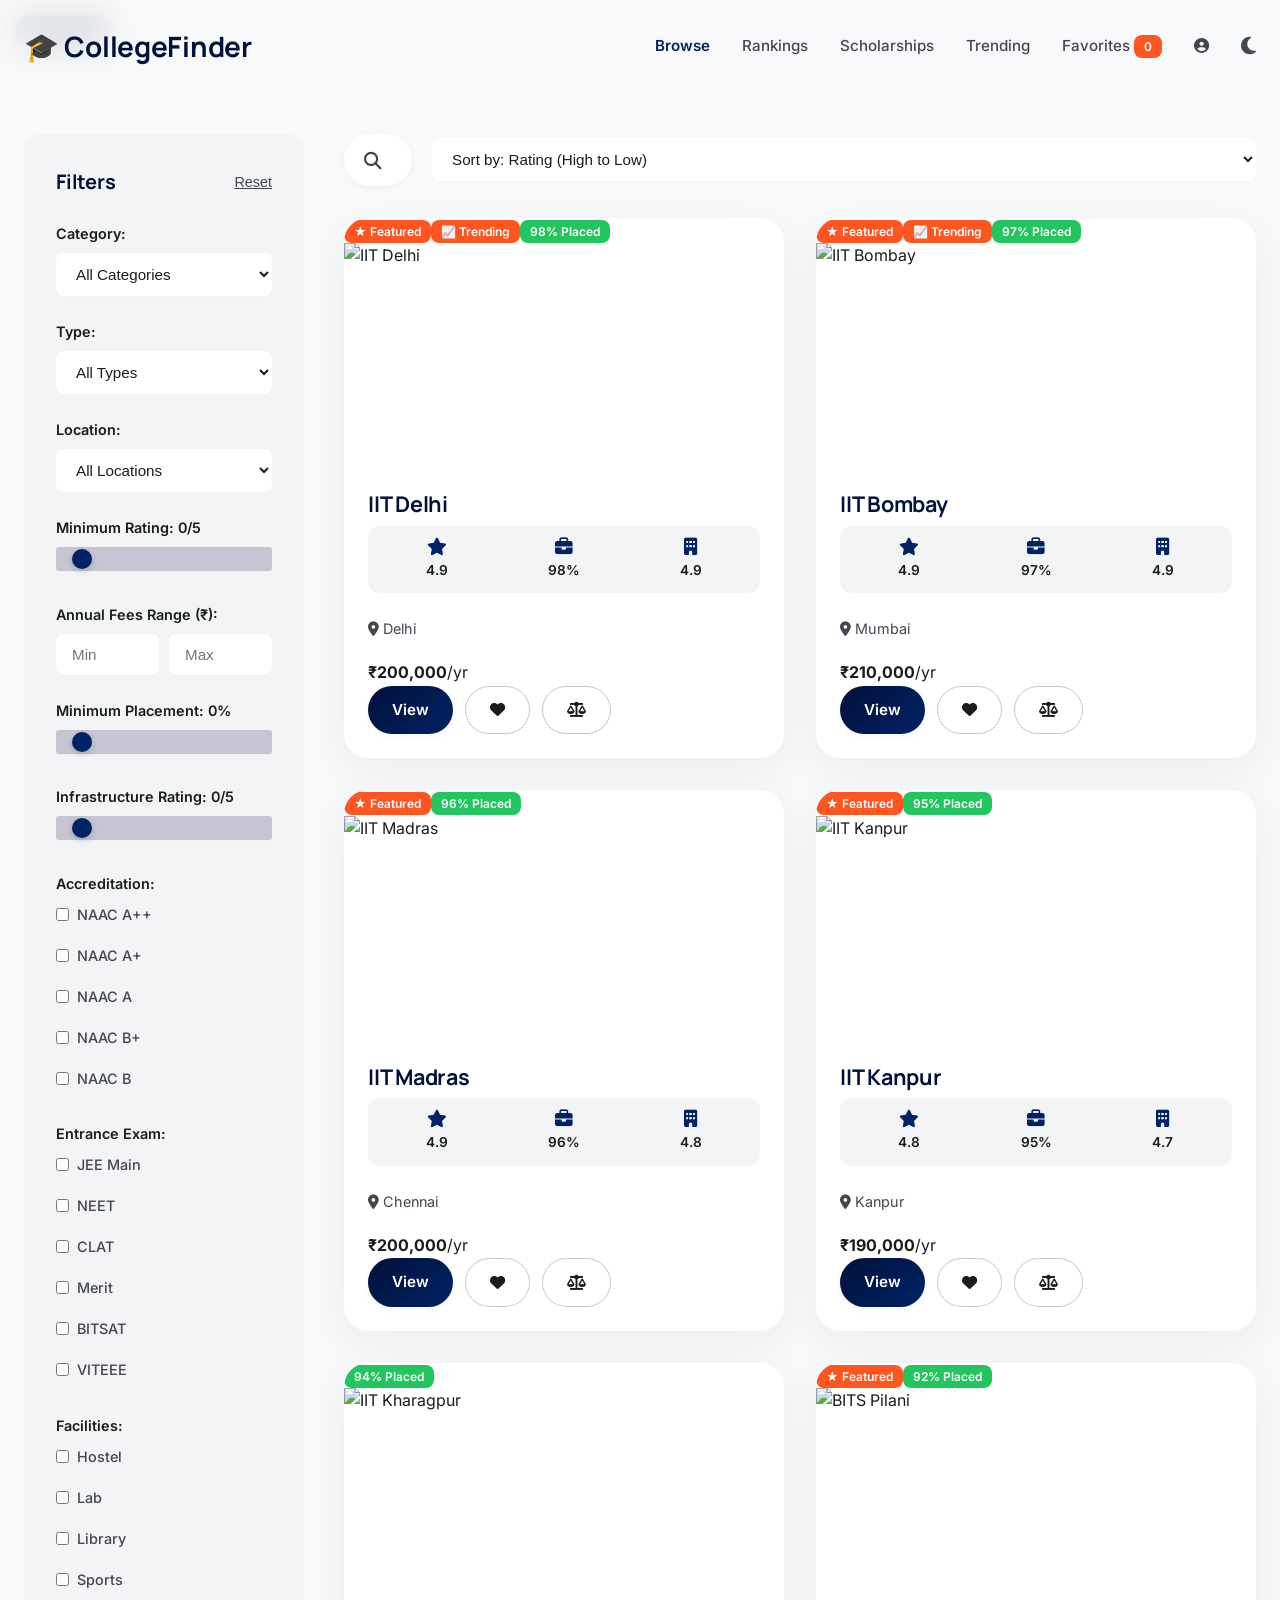
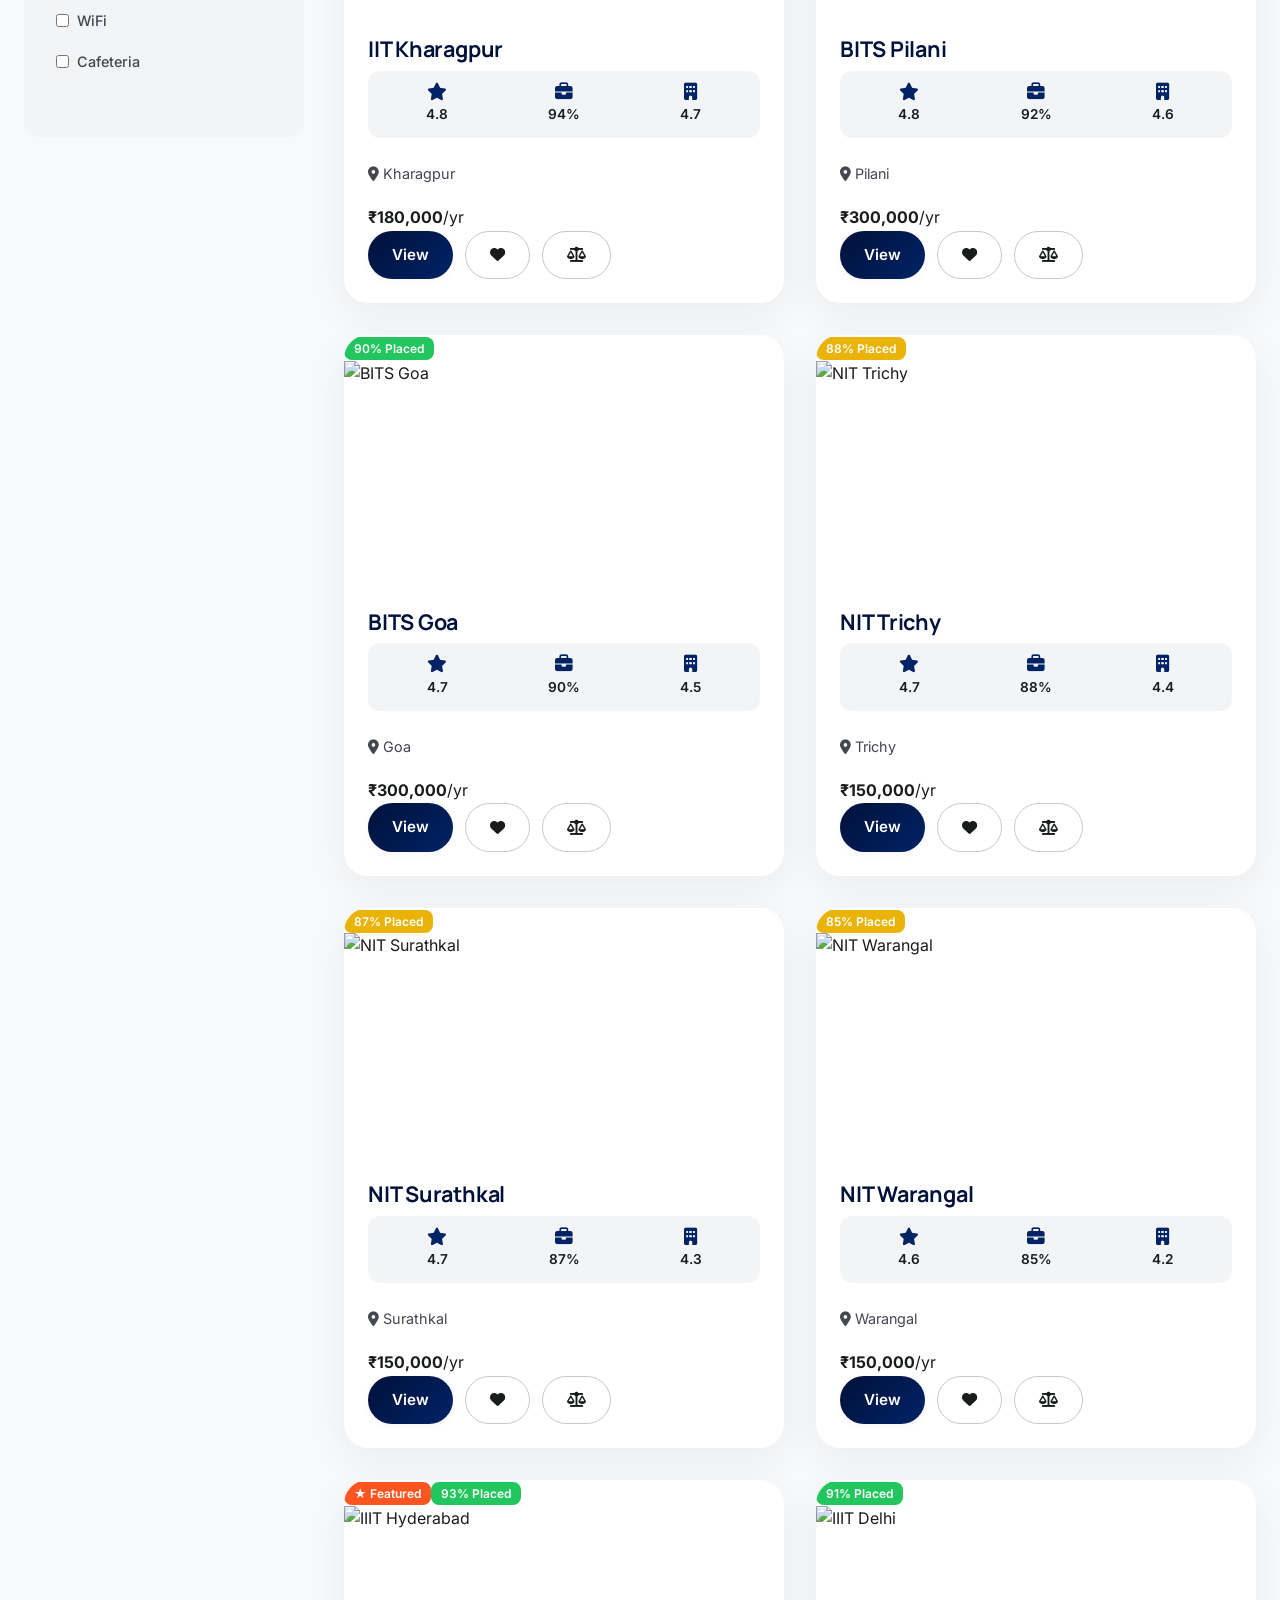
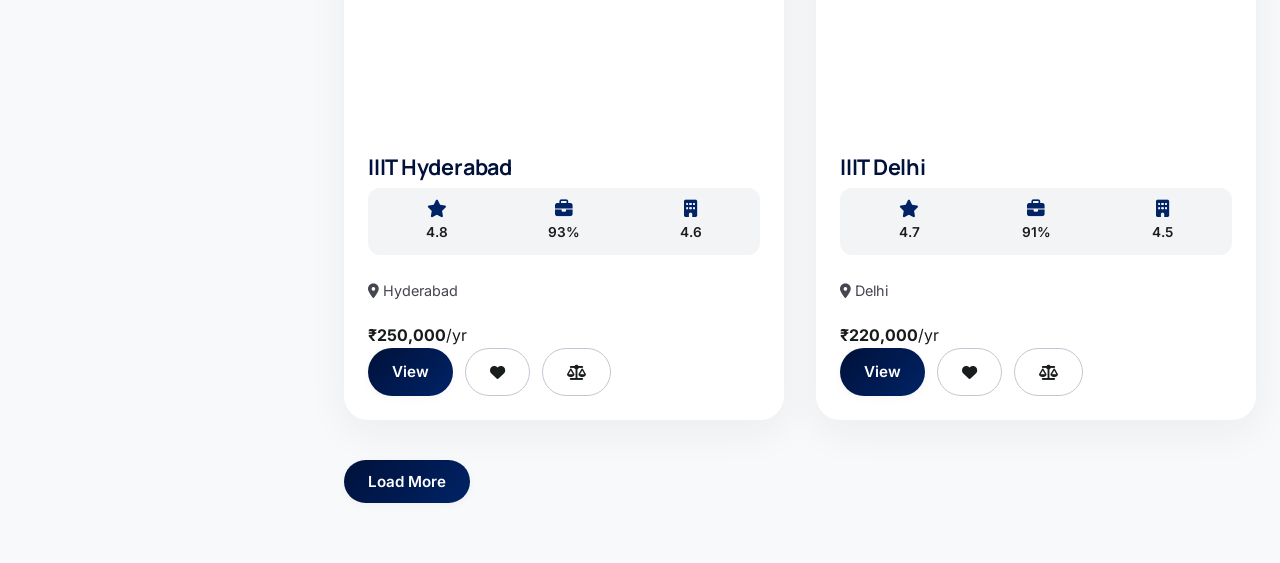
==== index.html @ 8befc5f2 "Initial commit: CollegeFinder - Modern college discovery web app with Academic Ivory design system" ====
<!DOCTYPE html>
<html lang="en" data-theme="light" style="scroll-behavior: smooth;">
<head>
  <meta charset="UTF-8">
  <meta name="viewport" content="width=device-width, initial-scale=1.0">
  <title>College Finder | Find Your Dream College</title>
  <link rel="stylesheet" href="css/style.css">
  <link rel="stylesheet" href="https://cdnjs.cloudflare.com/ajax/libs/font-awesome/6.4.0/css/all.min.css">
<link href="https://fonts.googleapis.com/css2?family=Inter:wght@400;500;600;700&family=Manrope:wght@600;700;800&display=swap" rel="stylesheet">
  <link rel="stylesheet" href="css/accessibility.css">
</head>
<body>
<nav class="navbar" role="navigation" aria-label="Main navigation">
    <div class="container nav-content">
      <a href="index.html" class="logo">🎓 CollegeFinder</a>
      <div class="nav-links">
        <a href="index.html" class="active" aria-current="page">Browse</a>
        <a href="rankings.html">Rankings</a>
        <a href="scholarships.html">Scholarships</a>
        <a href="trending.html">Trending</a>
        <a href="favorites.html">Favorites <span id="fav-count" class="badge" aria-live="polite">0</span></a>
        <a href="profile.html"><i class="fas fa-user-circle" aria-hidden="true" title="My Profile"></i></a>
        <button id="theme-toggle" aria-label="Toggle Dark Mode"><i class="fas fa-moon" aria-hidden="true"></i></button>
      </div>
    </div>
  </nav>

  <main class="container main-layout" role="main" aria-label="College finder main content">
    <!-- Sidebar Filters -->
    <aside class="sidebar" style="position: sticky; top: 20px; align-self: start; height: fit-content;" aria-label="Filters">
      <div class="filter-header">
        <h3>Filters</h3>
        <button id="reset-filters" class="btn-text" aria-label="Reset all filters">Reset</button>
      </div>
      
      <div class="filter-group">
        <label for="category-select">Category:</label>
        <select id="category-select" class="form-control" aria-describedby="category-help">
          <option value="">All Categories</option>
        </select>
        <small id="category-help" class="sr-only">Filter colleges by category (Engineering, Medical, Law, Arts)</small>
      </div>

      <div class="filter-group">
        <label for="type-select">Type:</label>
        <select id="type-select" class="form-control" aria-describedby="type-help">
          <option value="">All Types</option>
        </select>
        <small id="type-help" class="sr-only">Filter by Government or Private colleges</small>
      </div>

      <div class="filter-group">
        <label for="location-select">Location:</label>
        <select id="location-select" class="form-control" aria-describedby="location-help">
          <option value="">All Locations</option>
        </select>
        <small id="location-help" class="sr-only">Filter colleges by city or state</small>
      </div>

      <div class="filter-group">
        <label for="min-rating">
          Minimum Rating: <span id="rating-val" aria-live="polite">0</span>/5
        </label>
        <input type="range" id="min-rating" class="form-control" min="0" max="5" step="0.1" value="0" 
               aria-valuemin="0" aria-valuemax="5" aria-valuenow="0" aria-valuetext="0 stars">
      </div>

      <div class="filter-group">
        <label for="fees-range">Annual Fees Range (₹):</label>
        <div class="range-inputs" role="group" aria-labelledby="fees-range">
          <label for="min-fees" class="sr-only">Minimum fees</label>
          <input type="number" id="min-fees" placeholder="Min" class="form-control"
                 aria-describedby="fees-help" inputmode="numeric">
          <label for="max-fees" class="sr-only">Maximum fees</label>
          <input type="number" id="max-fees" placeholder="Max" class="form-control"
                 aria-describedby="fees-help" inputmode="numeric">
        </div>
        <small id="fees-help" class="sr-only">Enter fees range in rupees. Leave empty for no limit.</small>
      </div>

      <div class="filter-group">
        <label for="min-placement">
          Minimum Placement: <span id="placement-val" aria-live="polite">0</span>%
        </label>
        <input type="range" id="min-placement" class="form-control" min="0" max="100" step="5" value="0"
               aria-valuemin="0" aria-valuemax="100" aria-valuenow="0">
      </div>

      <div class="filter-group">
        <label for="min-infrastructure">
          Infrastructure Rating: <span id="infrastructure-val" aria-live="polite">0</span>/5
        </label>
        <input type="range" id="min-infrastructure" class="form-control" min="0" max="5" step="0.1" value="0"
               aria-valuemin="0" aria-valuemax="5" aria-valuenow="0">
      </div>

      <div class="filter-group">
        <label for="accreditation-group">Accreditation:</label>
        <div id="accreditation-group" class="checkbox-group" role="group" aria-describedby="accred-help">
          <label><input type="checkbox" name="accreditation" value="NAAC A++"> NAAC A++</label>
          <label><input type="checkbox" name="accreditation" value="NAAC A+"> NAAC A+</label>
          <label><input type="checkbox" name="accreditation" value="NAAC A"> NAAC A</label>
          <label><input type="checkbox" name="accreditation" value="NAAC B+"> NAAC B+</label>
          <label><input type="checkbox" name="accreditation" value="NAAC B"> NAAC B</label>
        </div>
        <small id="accred-help" class="sr-only">Filter by accreditation type</small>
      </div>

      <div class="filter-group">
        <label for="entrance-exam-group">Entrance Exam:</label>
        <div id="entrance-exam-group" class="checkbox-group" role="group" aria-describedby="exam-help">
          <label><input type="checkbox" name="entrance-exam" value="JEE Main"> JEE Main</label>
          <label><input type="checkbox" name="entrance-exam" value="NEET"> NEET</label>
          <label><input type="checkbox" name="entrance-exam" value="CLAT"> CLAT</label>
          <label><input type="checkbox" name="entrance-exam" value="Merit"> Merit</label>
          <label><input type="checkbox" name="entrance-exam" value="BITSAT"> BITSAT</label>
          <label><input type="checkbox" name="entrance-exam" value="VITEEE"> VITEEE</label>
        </div>
        <small id="exam-help" class="sr-only">Filter by entrance exam required</small>
      </div>

      <div class="filter-group">
        <label for="facilities-group">Facilities:</label>
        <div id="facilities-group" class="checkbox-group" role="group" aria-describedby="fac-help">
          <label><input type="checkbox" name="facilities" value="Hostel"> Hostel</label>
          <label><input type="checkbox" name="facilities" value="Lab"> Lab</label>
          <label><input type="checkbox" name="facilities" value="Library"> Library</label>
          <label><input type="checkbox" name="facilities" value="Sports"> Sports</label>
          <label><input type="checkbox" name="facilities" value="WiFi"> WiFi</label>
          <label><input type="checkbox" name="facilities" value="Cafeteria"> Cafeteria</label>
        </div>
        <small id="fac-help" class="sr-only">Filter by available facilities</small>
      </div>
    </aside>

    <!-- Main Content -->
    <section class="content">
      <!-- Search & Sort -->
      <div class="controls-bar">
        <div class="search-wrapper" role="search">
          <label for="search-input" class="sr-only">Search colleges by name</label>
          <i class="fas fa-search search-icon" aria-hidden="true"></i>
          <input type="search" id="search-input" placeholder="Search colleges by name..." 
                 aria-controls="search-suggestions" aria-label="Search colleges by name">
          <div id="search-suggestions" class="suggestions-dropdown" role="listbox" aria-label="Search suggestions"></div>
        </div>
        <label for="sort-select" class="sr-only">Sort results by</label>
        <select id="sort-select" class="form-control w-auto" aria-describedby="sort-help">
          <option value="rating">Sort by: Rating (High to Low)</option>
          <option value="placement">Sort by: Placement (High to Low)</option>
          <option value="fees">Sort by: Fees (Low to High)</option>
        </select>
        <small id="sort-help" class="sr-only">Sort filtered colleges</small>
      </div>

      <!-- Sections -->
      <div id="recent-section" class="section hidden">
        <h4>Recently Viewed 🕒</h4>
        <div class="horizontal-scroll" id="recent-container"></div>
      </div>

      <!-- Grid -->
      <div id="colleges-grid" class="grid-container" role="grid" aria-label="College grid" aria-live="polite"></div>
      
      <div class="load-more-container">
        <button id="load-more" class="btn btn-primary">Load More</button>
      </div>
    </section>
  </main>

  <!-- Compare Modal -->
  <div id="compare-modal" class="modal">
    <div class="modal-content large-modal">
      <div class="modal-header">
        <h2>Compare Colleges</h2>
        <button class="close-modal">&times;</button>
      </div>
      <div class="modal-body">
        <table class="compare-table">
          <thead>
            <tr>
              <th>College</th>
              <th>Location</th>
              <th>Fees</th>
              <th>Rating</th>
              <th>Type</th>
              <th>Action</th>
            </tr>
          </thead>
          <tbody id="compare-table-body"></tbody>
        </table>
      </div>
    </div>
  </div>

  <!-- Scripts -->
  <script type="module" src="js/app.js"></script>
</body>
</html>
---- css/style.css ----
/* Custom CSS implementing 'Academic Ivory' */
@import url('https://fonts.googleapis.com/css2?family=Inter:wght@400;500;600;700&family=Manrope:wght@600;700;800&display=swap');

:root {
  /* Spacing */
  --spacing-xs: 0.25rem;
  --spacing-sm: 0.5rem;
  --spacing-md: 1rem;
  --spacing-lg: 1.5rem;
  --spacing-xl: 2rem;
  
  /* Radii */
  --radius-sm: 8px;
  --radius: 12px;
  --radius-lg: 16px;
  --radius-xl: 24px;
  --radius-full: 9999px;

  /* Shadows (Ambient & Soft) */
  --shadow-ambient: 0 12px 40px rgba(25, 28, 29, 0.06);
  --shadow-hover: 0 16px 60px rgba(25, 28, 29, 0.1);
  --shadow-sm: 0 2px 8px rgba(25, 28, 29, 0.04);
  
  /* Typography */
  --font-inter: 'Inter', sans-serif;
  --font-manrope: 'Manrope', sans-serif;
  
  /* Colors - Light Theme (Academic Ivory) */
  --surface: #f8f9fa;
  --surface-container: #edeeef;
  --surface-container-low: #f3f4f5;
  --surface-container-lowest: #ffffff;
  --primary: #00113a;
  --primary-container: #002366;
  --on-primary: #ffffff;
  --on-surface: #191c1d;
  --on-surface-variant: #444650;
  --tertiary: #ff5621;
  --outline-variant: #c5c6d2;
  --glass-bg: rgba(248, 249, 250, 0.85);
}

[data-theme="dark"] {
  --surface: #111318;
  --surface-container: #1e2025;
  --surface-container-low: #15171c;
  --surface-container-lowest: #0d0f14;
  --primary: #bac3ff;
  --primary-container: #27378a;
  --on-primary: #00105b;
  --on-surface: #e1e2e8;
  --on-surface-variant: #c3c6cf;
  --tertiary: #a93c15;
  --outline-variant: #444650;
  --glass-bg: rgba(17, 19, 24, 0.85);
  --shadow-ambient: 0 12px 40px rgba(0, 0, 0, 0.4);
  --shadow-hover: 0 16px 60px rgba(0, 0, 0, 0.6);
}

* { box-sizing: border-box; margin: 0; padding: 0; transition: background 0.3s, color 0.3s, box-shadow 0.3s, transform 0.3s; }

body { background-color: var(--surface); color: var(--on-surface); font-family: var(--font-inter); line-height: 1.6; }

h1, h2, h3, h4, h5, h6, .logo, .card-title { font-family: var(--font-manrope); font-weight: 700; letter-spacing: -0.01em; }

.container { max-width: 1280px; margin: 0 auto; padding: 0 24px; }

/* Navbar */
.navbar {
  background: var(--glass-bg);
  backdrop-filter: blur(16px);
  -webkit-backdrop-filter: blur(16px);
  position: sticky;
  top: 0;
  z-index: 100;
  padding: 1.5rem 0;
  border-bottom: 1px solid rgba(197, 198, 210, 0.1);
}

.nav-content { display: flex; justify-content: space-between; align-items: center; }
.logo { font-size: 1.75rem; text-decoration: none; color: var(--primary); }
[data-theme="dark"] .logo { color: var(--primary); }
.nav-links { display: flex; gap: 32px; align-items: center; }
.nav-links a { text-decoration: none; color: var(--on-surface-variant); font-weight: 500; font-size: 0.95rem; }
.nav-links a.active, .nav-links a:hover { color: var(--primary-container); font-weight: 600; }
[data-theme="dark"] .nav-links a.active { color: var(--primary); }

/* Layout */
.main-layout { display: grid; grid-template-columns: 280px 1fr; gap: 40px; margin-top: 40px; margin-bottom: 60px; }

/* Sidebar */
.sidebar {
  background: var(--surface-container-low);
  padding: 32px;
  border-radius: var(--radius-lg);
  position: sticky;
  top: 100px;
  border: none;
}
.filter-header { display: flex; justify-content: space-between; align-items: center; margin-bottom: 24px; }
.filter-header h3 { font-size: 1.25rem; color: var(--primary); }
.filter-group { margin-bottom: 24px; }
.filter-group label { display: block; font-weight: 600; margin-bottom: 8px; font-size: 0.9rem; color: var(--on-surface); }
.form-control, .form-control ~ small {
  width: 100%; padding: 12px 16px; border: none; border-radius: var(--radius-sm);
  background: var(--surface-container-lowest); color: var(--on-surface); font-size: 0.95rem;
  box-shadow: 0 1px 3px rgba(0,0,0,0.02);
}
.form-control:focus { outline: 1px solid var(--outline-variant); }

/* Buttons */
.btn {
  padding: 12px 24px; border: none; border-radius: var(--radius-full);
  cursor: pointer; font-weight: 600; text-decoration: none; text-align: center;
  display: inline-flex; align-items: center; justify-content: center; gap: 8px; font-size: 0.95rem; font-family: var(--font-inter);
}
.btn-primary { background: linear-gradient(135deg, var(--primary) 0%, var(--primary-container) 100%); color: var(--on-primary); box-shadow: var(--shadow-sm); }
.btn-primary:hover { box-shadow: var(--shadow-ambient); transform: translateY(-2px); }
.btn-secondary { background: transparent; border: 1px solid var(--outline-variant); color: var(--on-surface); }
.btn-secondary:hover { background: rgba(0,0,0,0.03); }
[data-theme="dark"] .btn-secondary:hover { background: rgba(255,255,255,0.05); }

/* Hero / Search */
.controls-bar { display: flex; gap: 20px; margin-bottom: 32px; align-items: center; }
.search-wrapper { position: relative; flex: 1; }
.search-wrapper input { 
  width: 100%; padding: 16px 20px 16px 48px; border-radius: var(--radius-full); 
  border: none; background: var(--surface-container-lowest); color: var(--on-surface); 
  font-size: 1.05rem; box-shadow: var(--shadow-sm);
}
.search-icon { position: absolute; left: 20px; top: 18px; color: var(--on-surface-variant); font-size: 1.1rem; }

/* Grid & Cards */
.grid-container { display: grid; grid-template-columns: repeat(auto-fill, minmax(300px, 1fr)); gap: 32px; }
.college-card {
  background: var(--surface-container-lowest);
  border-radius: var(--radius-xl);
  overflow: hidden;
  box-shadow: var(--shadow-ambient);
  border: none;
  display: flex;
  flex-direction: column;
}
.college-card:hover { transform: translateY(-8px); box-shadow: var(--shadow-hover); }
.card-image { width: 100%; height: 220px; object-fit: cover; }
.card-content { padding: 24px; flex-grow: 1; display: flex; flex-direction: column; }
.card-title { font-size: 1.35rem; margin-bottom: 4px; color: var(--primary); }
[data-theme="dark"] .card-title { color: var(--on-surface); }
.card-meta { display: flex; justify-content: space-between; font-size: 0.9rem; color: var(--on-surface-variant); margin-bottom: 20px; }
.card-stats { display: flex; gap: 12px; margin-bottom: 24px; padding: 12px; background: var(--surface-container-low); border-radius: var(--radius); }
.card-stats .stat { flex: 1; display: flex; flex-direction: column; align-items: center; justify-content: center; gap: 4px; font-size: 0.85rem; font-weight: 600; color: var(--on-surface); }
.card-stats .stat i { color: var(--primary-container); font-size: 1.1rem; }
.card-actions { display: flex; gap: 12px; margin-top: auto; }
.btn-text { background: none; border: none; color: var(--on-surface-variant); cursor: pointer; text-decoration: underline; font-size: 0.9rem; padding: 0; }
.btn-text:hover { color: var(--primary-container); }

/* Badges */
.badge { background: var(--tertiary); color: white; padding: 4px 10px; border-radius: var(--radius-sm); font-size: 0.75rem; font-weight: 600; }
.category-badge { position: absolute; top: 16px; left: 16px; background: rgba(0, 17, 58, 0.8); backdrop-filter: blur(4px); color: white; padding: 6px 12px; border-radius: 20px; font-size: 0.75rem; font-weight: 600; z-index: 10; }

/* Form Elements */
.checkbox-group { display: flex; flex-direction: column; gap: 10px; }
.checkbox-group label { display: flex; align-items: center; gap: 8px; font-weight: 500; cursor: pointer; color: var(--on-surface-variant); font-size: 0.9rem;}
input[type="range"] { -webkit-appearance: none; appearance: none; width: 100%; height: 6px; border-radius: 3px; background: var(--outline-variant); outline: none; }
input[type="range"]::-webkit-slider-thumb { -webkit-appearance: none; appearance: none; width: 20px; height: 20px; border-radius: 50%; background: var(--primary-container); cursor: pointer; box-shadow: 0 2px 6px rgba(0,0,0,0.2); }

/* Details Page */
.single-college-page { padding-top: 40px; }
.college-hero { display: grid; grid-template-columns: 1fr 1fr; gap: 40px; margin-bottom: 60px; }
.college-hero img { width: 100%; border-radius: var(--radius-xl); height: 400px; object-fit: cover; box-shadow: var(--shadow-ambient); }
.details-info h1 { font-size: 3rem; margin-bottom: 12px; color: var(--primary); }
.stats-box { display: grid; grid-template-columns: repeat(auto-fit, minmax(160px, 1fr)); gap: 20px; margin: 40px 0; padding: 32px; background: var(--surface-container-low); border-radius: var(--radius-xl); }
.stat-card { display: flex; align-items: center; gap: 16px; padding: 20px; background: var(--surface-container-lowest); border-radius: var(--radius-lg); box-shadow: var(--shadow-sm); }
.stat-card i { font-size: 2rem; color: var(--primary-container); }
.stat-card h4 { font-size: 1.6rem; color: var(--on-surface); }
.stat-card p { font-size: 0.9rem; color: var(--on-surface-variant); }

/* Specific Sections */
.programs-section, .facilities-section, .accreditation-section { margin: 40px 0; padding: 32px; background: var(--surface-container-lowest); border-radius: var(--radius-xl); box-shadow: var(--shadow-ambient); }
.facility-badge { display: flex; align-items: center; gap: 12px; padding: 12px 16px; background: var(--surface-container-low); border-radius: var(--radius); color: var(--on-surface); }
.facility-badge i { color: var(--primary); }
#theme-toggle { background: none; border: none; color: var(--on-surface-variant); cursor: pointer; font-size: 1.25rem; }
.load-more-container { text-align: center; margin-top: 40px; }
.range-inputs { display: grid; grid-template-columns: 1fr 1fr; gap: 10px; }
.suggestions-dropdown { position: absolute; top: 100%; left: 0; right: 0; background: var(--surface-container-lowest); border-radius: var(--radius-lg); z-index: 50; display: none; box-shadow: var(--shadow-hover); overflow: hidden; margin-top: 8px;}
.suggestions-dropdown div { padding: 12px 20px; cursor: pointer; border-bottom: 1px solid var(--surface-container); color: var(--on-surface); }
.suggestions-dropdown div:hover { background: var(--surface-container-low); color: var(--primary); }

/* Modals */
.modal { position: fixed; top:0; left:0; width:100%; height:100%; background: rgba(0,0,0,0.6); backdrop-filter: blur(4px); display: none; align-items: center; justify-content: center; z-index: 2000; }
.modal.show { display: flex; }
.modal-content { background: var(--surface-container-lowest); padding: 32px; border-radius: var(--radius-xl); width: 90%; max-width: 900px; color: var(--on-surface); box-shadow: var(--shadow-hover); }
.modal-header { display: flex; justify-content: space-between; align-items: center; margin-bottom: 24px; }
.close-modal { background: none; border: none; font-size: 2rem; cursor: pointer; color: var(--on-surface-variant); }
.compare-table { width: 100%; border-collapse: collapse; }
.compare-table th, .compare-table td { padding: 16px; border-bottom: 1px solid var(--surface-container); text-align: left; }
.compare-table th { font-family: var(--font-manrope); color: var(--primary); }
.horizontal-scroll { display: flex; overflow-x: auto; gap: 15px; padding-bottom: 15px; }

/* Utilities */
.hidden { display: none !important; }
.sr-only { position: absolute; width: 1px; height: 1px; padding: 0; margin: -1px; overflow: hidden; clip: rect(0,0,0,0); border: 0; }

@media (max-width: 900px) {
  .main-layout { grid-template-columns: 1fr; }
  .sidebar { position: static; margin-bottom: 20px; }
}
---- css/accessibility.css ----
/* Screen Reader Only - WCAG Compliant */
.sr-only {
  position: absolute;
  width: 1px;
  height: 1px;
  padding: 0;
  margin: -1px;
  overflow: hidden;
  clip: rect(0, 0, 0, 0);
  white-space: nowrap;
  border: 0;
}
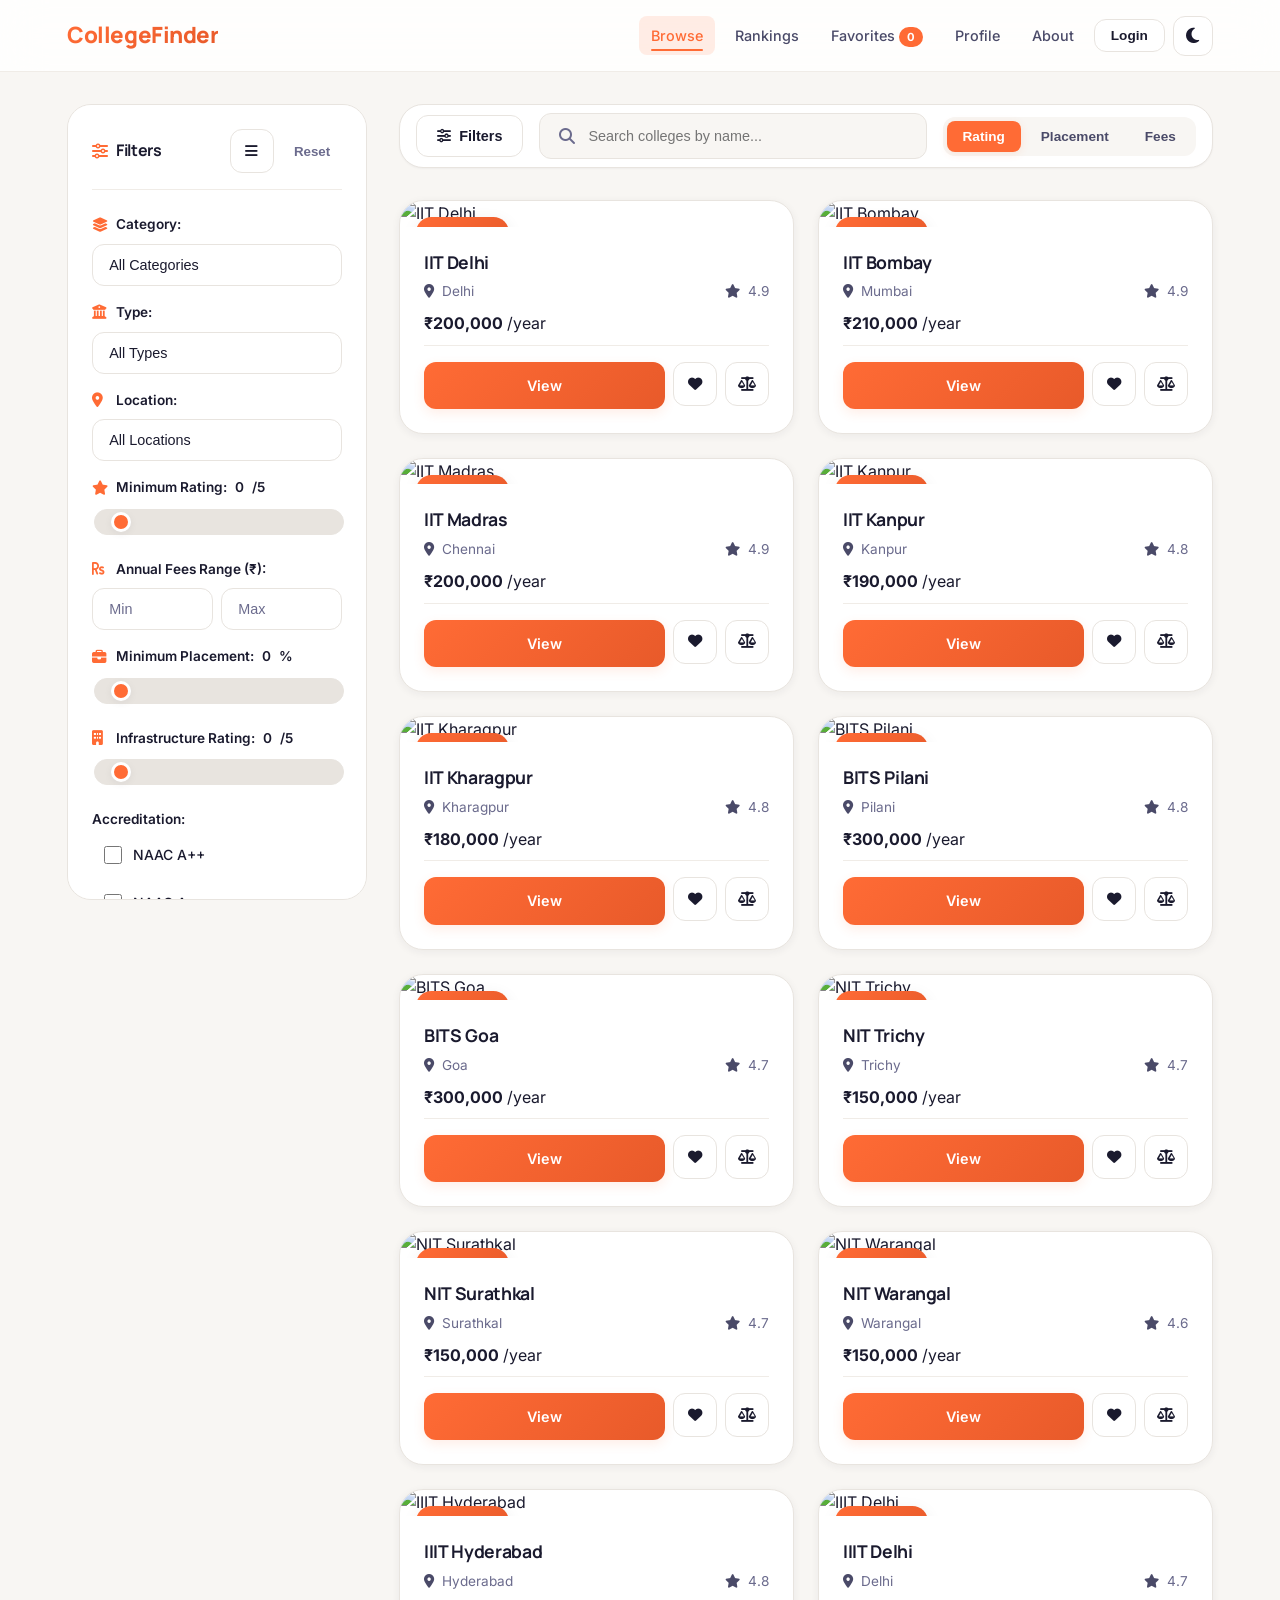
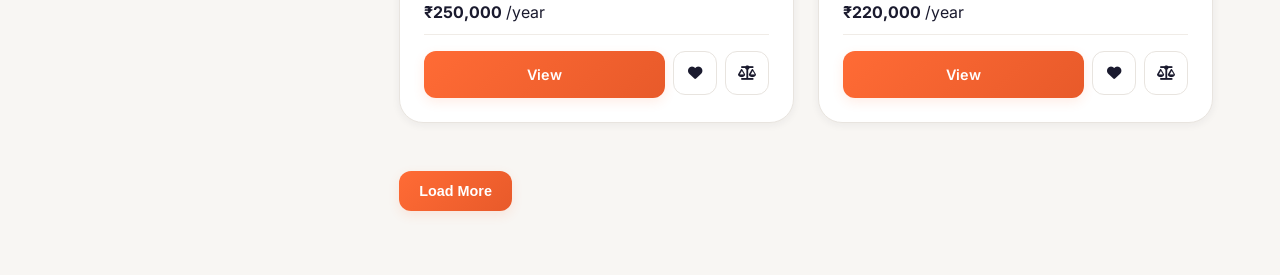
==== commit 3df6804e: "Refine college finder experience and data flow" ====
--- a/index.html
+++ b/index.html
@@ -1,4 +1,4 @@
-<!DOCTYPE html>
+﻿<!DOCTYPE html>
 <html lang="en" data-theme="light" style="scroll-behavior: smooth;">
 <head>
   <meta charset="UTF-8">
@@ -6,109 +6,89 @@
   <title>College Finder | Find Your Dream College</title>
   <link rel="stylesheet" href="css/style.css">
   <link rel="stylesheet" href="https://cdnjs.cloudflare.com/ajax/libs/font-awesome/6.4.0/css/all.min.css">
-<link href="https://fonts.googleapis.com/css2?family=Inter:wght@400;500;600;700&family=Manrope:wght@600;700;800&display=swap" rel="stylesheet">
+  <link href="https://fonts.googleapis.com/css2?family=Inter:wght@400;500;600;700&family=Manrope:wght@600;700;800&display=swap" rel="stylesheet">
   <link rel="stylesheet" href="css/accessibility.css">
 </head>
 <body>
-<nav class="navbar" role="navigation" aria-label="Main navigation">
+  <nav class="navbar" role="navigation" aria-label="Main navigation">
     <div class="container nav-content">
-      <a href="index.html" class="logo">🎓 CollegeFinder</a>
+      <a href="index.html" class="logo">CollegeFinder</a>
+      <button id="nav-toggle" class="hamburger" aria-label="Toggle menu"><span></span><span></span><span></span></button>
       <div class="nav-links">
         <a href="index.html" class="active" aria-current="page">Browse</a>
         <a href="rankings.html">Rankings</a>
-        <a href="scholarships.html">Scholarships</a>
-        <a href="trending.html">Trending</a>
         <a href="favorites.html">Favorites <span id="fav-count" class="badge" aria-live="polite">0</span></a>
-        <a href="profile.html"><i class="fas fa-user-circle" aria-hidden="true" title="My Profile"></i></a>
+        <a href="profile.html">Profile</a>
+        <a href="about.html">About</a>
+        <span id="user-chip" class="user-chip hidden">Hi, <strong id="user-chip-name"></strong></span>
+        <button id="auth-button" class="btn btn-secondary btn-sm">Login</button>
         <button id="theme-toggle" aria-label="Toggle Dark Mode"><i class="fas fa-moon" aria-hidden="true"></i></button>
       </div>
     </div>
   </nav>
 
   <main class="container main-layout" role="main" aria-label="College finder main content">
-    <!-- Sidebar Filters -->
-    <aside class="sidebar" style="position: sticky; top: 20px; align-self: start; height: fit-content;" aria-label="Filters">
+    <aside id="filters-sidebar" class="sidebar" aria-label="Filters">
       <div class="filter-header">
-        <h3>Filters</h3>
-        <button id="reset-filters" class="btn-text" aria-label="Reset all filters">Reset</button>
-      </div>
-      
-      <div class="filter-group">
-        <label for="category-select">Category:</label>
-        <select id="category-select" class="form-control" aria-describedby="category-help">
-          <option value="">All Categories</option>
-        </select>
-        <small id="category-help" class="sr-only">Filter colleges by category (Engineering, Medical, Law, Arts)</small>
+        <h3><i class="fas fa-sliders-h"></i> Filters</h3>
+        <div class="filter-tools">
+          <button id="sidebar-toggle" class="btn btn-secondary btn-icon" aria-label="Collapse filters"><i class="fas fa-bars"></i></button>
+          <button id="reset-filters" class="btn-text" aria-label="Reset all filters">Reset</button>
+        </div>
       </div>
 
       <div class="filter-group">
-        <label for="type-select">Type:</label>
-        <select id="type-select" class="form-control" aria-describedby="type-help">
-          <option value="">All Types</option>
-        </select>
-        <small id="type-help" class="sr-only">Filter by Government or Private colleges</small>
+        <label for="category-select"><i class="fas fa-layer-group"></i> Category:</label>
+        <select id="category-select" class="form-control"><option value="">All Categories</option></select>
       </div>
 
       <div class="filter-group">
-        <label for="location-select">Location:</label>
-        <select id="location-select" class="form-control" aria-describedby="location-help">
-          <option value="">All Locations</option>
-        </select>
-        <small id="location-help" class="sr-only">Filter colleges by city or state</small>
+        <label for="type-select"><i class="fas fa-university"></i> Type:</label>
+        <select id="type-select" class="form-control"><option value="">All Types</option></select>
       </div>
 
       <div class="filter-group">
-        <label for="min-rating">
-          Minimum Rating: <span id="rating-val" aria-live="polite">0</span>/5
-        </label>
-        <input type="range" id="min-rating" class="form-control" min="0" max="5" step="0.1" value="0" 
-               aria-valuemin="0" aria-valuemax="5" aria-valuenow="0" aria-valuetext="0 stars">
+        <label for="location-select"><i class="fas fa-map-marker-alt"></i> Location:</label>
+        <select id="location-select" class="form-control"><option value="">All Locations</option></select>
       </div>
 
       <div class="filter-group">
-        <label for="fees-range">Annual Fees Range (₹):</label>
-        <div class="range-inputs" role="group" aria-labelledby="fees-range">
-          <label for="min-fees" class="sr-only">Minimum fees</label>
-          <input type="number" id="min-fees" placeholder="Min" class="form-control"
-                 aria-describedby="fees-help" inputmode="numeric">
-          <label for="max-fees" class="sr-only">Maximum fees</label>
-          <input type="number" id="max-fees" placeholder="Max" class="form-control"
-                 aria-describedby="fees-help" inputmode="numeric">
-        </div>
-        <small id="fees-help" class="sr-only">Enter fees range in rupees. Leave empty for no limit.</small>
+        <label for="min-rating"><i class="fas fa-star"></i> Minimum Rating: <span id="rating-val">0</span>/5</label>
+        <input type="range" id="min-rating" class="form-control" min="0" max="5" step="0.1" value="0">
       </div>
 
       <div class="filter-group">
-        <label for="min-placement">
-          Minimum Placement: <span id="placement-val" aria-live="polite">0</span>%
-        </label>
-        <input type="range" id="min-placement" class="form-control" min="0" max="100" step="5" value="0"
-               aria-valuemin="0" aria-valuemax="100" aria-valuenow="0">
+        <label for="fees-range"><i class="fas fa-rupee-sign"></i> Annual Fees Range (₹):</label>
+        <div class="range-inputs" role="group" aria-labelledby="fees-range">
+          <input type="number" id="min-fees" placeholder="Min" class="form-control" inputmode="numeric">
+          <input type="number" id="max-fees" placeholder="Max" class="form-control" inputmode="numeric">
+        </div>
       </div>
 
       <div class="filter-group">
-        <label for="min-infrastructure">
-          Infrastructure Rating: <span id="infrastructure-val" aria-live="polite">0</span>/5
-        </label>
-        <input type="range" id="min-infrastructure" class="form-control" min="0" max="5" step="0.1" value="0"
-               aria-valuemin="0" aria-valuemax="5" aria-valuenow="0">
+        <label for="min-placement"><i class="fas fa-briefcase"></i> Minimum Placement: <span id="placement-val">0</span>%</label>
+        <input type="range" id="min-placement" class="form-control" min="0" max="100" step="5" value="0">
       </div>
 
       <div class="filter-group">
-        <label for="accreditation-group">Accreditation:</label>
-        <div id="accreditation-group" class="checkbox-group" role="group" aria-describedby="accred-help">
+        <label for="min-infrastructure"><i class="fas fa-building"></i> Infrastructure Rating: <span id="infrastructure-val">0</span>/5</label>
+        <input type="range" id="min-infrastructure" class="form-control" min="0" max="5" step="0.1" value="0">
+      </div>
+
+      <div class="filter-group">
+        <label>Accreditation:</label>
+        <div class="checkbox-group">
           <label><input type="checkbox" name="accreditation" value="NAAC A++"> NAAC A++</label>
           <label><input type="checkbox" name="accreditation" value="NAAC A+"> NAAC A+</label>
           <label><input type="checkbox" name="accreditation" value="NAAC A"> NAAC A</label>
           <label><input type="checkbox" name="accreditation" value="NAAC B+"> NAAC B+</label>
           <label><input type="checkbox" name="accreditation" value="NAAC B"> NAAC B</label>
         </div>
-        <small id="accred-help" class="sr-only">Filter by accreditation type</small>
       </div>
 
       <div class="filter-group">
-        <label for="entrance-exam-group">Entrance Exam:</label>
-        <div id="entrance-exam-group" class="checkbox-group" role="group" aria-describedby="exam-help">
+        <label>Entrance Exam:</label>
+        <div class="checkbox-group">
           <label><input type="checkbox" name="entrance-exam" value="JEE Main"> JEE Main</label>
           <label><input type="checkbox" name="entrance-exam" value="NEET"> NEET</label>
           <label><input type="checkbox" name="entrance-exam" value="CLAT"> CLAT</label>
@@ -116,12 +96,11 @@
           <label><input type="checkbox" name="entrance-exam" value="BITSAT"> BITSAT</label>
           <label><input type="checkbox" name="entrance-exam" value="VITEEE"> VITEEE</label>
         </div>
-        <small id="exam-help" class="sr-only">Filter by entrance exam required</small>
       </div>
 
       <div class="filter-group">
-        <label for="facilities-group">Facilities:</label>
-        <div id="facilities-group" class="checkbox-group" role="group" aria-describedby="fac-help">
+        <label>Facilities:</label>
+        <div class="checkbox-group">
           <label><input type="checkbox" name="facilities" value="Hostel"> Hostel</label>
           <label><input type="checkbox" name="facilities" value="Lab"> Lab</label>
           <label><input type="checkbox" name="facilities" value="Library"> Library</label>
@@ -129,46 +108,39 @@
           <label><input type="checkbox" name="facilities" value="WiFi"> WiFi</label>
           <label><input type="checkbox" name="facilities" value="Cafeteria"> Cafeteria</label>
         </div>
-        <small id="fac-help" class="sr-only">Filter by available facilities</small>
       </div>
     </aside>
 
-    <!-- Main Content -->
     <section class="content">
-      <!-- Search & Sort -->
       <div class="controls-bar">
+        <button id="mobile-filter-toggle" class="btn btn-secondary mobile-filter-btn" type="button" aria-label="Open filters">
+          <i class="fas fa-sliders-h"></i> Filters
+        </button>
         <div class="search-wrapper" role="search">
-          <label for="search-input" class="sr-only">Search colleges by name</label>
-          <i class="fas fa-search search-icon" aria-hidden="true"></i>
-          <input type="search" id="search-input" placeholder="Search colleges by name..." 
-                 aria-controls="search-suggestions" aria-label="Search colleges by name">
-          <div id="search-suggestions" class="suggestions-dropdown" role="listbox" aria-label="Search suggestions"></div>
+          <button id="search-trigger" class="search-trigger" type="button" aria-label="Search colleges">
+            <i class="fas fa-search search-icon" aria-hidden="true"></i>
+          </button>
+          <input type="search" id="search-input" placeholder="Search colleges by name..." aria-controls="search-suggestions">
+          <div id="search-suggestions" class="suggestions-dropdown"></div>
         </div>
-        <label for="sort-select" class="sr-only">Sort results by</label>
-        <select id="sort-select" class="form-control w-auto" aria-describedby="sort-help">
-          <option value="rating">Sort by: Rating (High to Low)</option>
-          <option value="placement">Sort by: Placement (High to Low)</option>
-          <option value="fees">Sort by: Fees (Low to High)</option>
-        </select>
-        <small id="sort-help" class="sr-only">Sort filtered colleges</small>
+        <div id="sort-pills" class="sort-pills" role="tablist" aria-label="Sort colleges">
+          <button type="button" class="sort-pill active" data-sort="rating" role="tab" aria-selected="true">Rating</button>
+          <button type="button" class="sort-pill" data-sort="placement" role="tab" aria-selected="false">Placement</button>
+          <button type="button" class="sort-pill" data-sort="fees" role="tab" aria-selected="false">Fees</button>
+        </div>
+        <input id="sort-select" type="hidden" value="rating">
       </div>
 
-      <!-- Sections -->
       <div id="recent-section" class="section hidden">
-        <h4>Recently Viewed 🕒</h4>
+        <h4>Recently Viewed</h4>
         <div class="horizontal-scroll" id="recent-container"></div>
       </div>
 
-      <!-- Grid -->
-      <div id="colleges-grid" class="grid-container" role="grid" aria-label="College grid" aria-live="polite"></div>
-      
-      <div class="load-more-container">
-        <button id="load-more" class="btn btn-primary">Load More</button>
-      </div>
+      <div id="colleges-grid" class="grid-container" aria-live="polite"></div>
+      <div class="load-more-container"><button id="load-more" class="btn btn-primary">Load More</button></div>
     </section>
   </main>
 
-  <!-- Compare Modal -->
   <div id="compare-modal" class="modal">
     <div class="modal-content large-modal">
       <div class="modal-header">
@@ -177,23 +149,13 @@
       </div>
       <div class="modal-body">
         <table class="compare-table">
-          <thead>
-            <tr>
-              <th>College</th>
-              <th>Location</th>
-              <th>Fees</th>
-              <th>Rating</th>
-              <th>Type</th>
-              <th>Action</th>
-            </tr>
-          </thead>
+          <thead><tr><th>College</th><th>Location</th><th>Fees</th><th>Rating</th><th>Type</th><th>Action</th></tr></thead>
           <tbody id="compare-table-body"></tbody>
         </table>
       </div>
     </div>
   </div>
 
-  <!-- Scripts -->
   <script type="module" src="js/app.js"></script>
 </body>
-</html>+</html>
--- a/css/style.css
+++ b/css/style.css
@@ -1,207 +1,1865 @@
-/* Custom CSS implementing 'Academic Ivory' */
 @import url('https://fonts.googleapis.com/css2?family=Inter:wght@400;500;600;700&family=Manrope:wght@600;700;800&display=swap');
 
 :root {
-  /* Spacing */
-  --spacing-xs: 0.25rem;
-  --spacing-sm: 0.5rem;
-  --spacing-md: 1rem;
-  --spacing-lg: 1.5rem;
-  --spacing-xl: 2rem;
-  
-  /* Radii */
+  /* Modern Color System */
+  --bg: #f8f6f3;
+  --bg-soft: #f0ece7;
+  --surface: #ffffff;
+  --surface-elevated: #ffffff;
+  --text: #1a1a2e;
+  --text-secondary: #4a4a68;
+  --muted: #6b6b8d;
+  --accent: #ff6b35;
+  --accent-strong: #e85a2a;
+  --accent-soft: rgba(255, 107, 53, 0.12);
+  --border: #e8e4df;
+  --border-soft: #f0ece7;
+  --success: #10b981;
+  --success-soft: rgba(16, 185, 129, 0.12);
+  --danger: #ef4444;
+  --danger-soft: rgba(239, 68, 68, 0.12);
+  --warning: #f59e0b;
+  --warning-soft: rgba(245, 158, 11, 0.12);
+  --info: #3b82f6;
+  --info-soft: rgba(59, 130, 246, 0.12);
+  
+  /* Modern Shadows */
+  --shadow-xs: 0 1px 2px rgba(26, 26, 46, 0.04);
+  --shadow-sm: 0 2px 8px rgba(26, 26, 46, 0.06);
+  --shadow: 0 4px 16px rgba(26, 26, 46, 0.08);
+  --shadow-md: 0 8px 24px rgba(26, 26, 46, 0.10);
+  --shadow-lg: 0 16px 40px rgba(26, 26, 46, 0.12);
+  --shadow-xl: 0 24px 60px rgba(26, 26, 46, 0.16);
+  
+  /* Border Radius - More rounded modern feel */
+  --radius-xs: 4px;
   --radius-sm: 8px;
   --radius: 12px;
-  --radius-lg: 16px;
-  --radius-xl: 24px;
+  --radius-md: 16px;
+  --radius-lg: 24px;
+  --radius-xl: 32px;
   --radius-full: 9999px;
-
-  /* Shadows (Ambient & Soft) */
-  --shadow-ambient: 0 12px 40px rgba(25, 28, 29, 0.06);
-  --shadow-hover: 0 16px 60px rgba(25, 28, 29, 0.1);
-  --shadow-sm: 0 2px 8px rgba(25, 28, 29, 0.04);
-  
-  /* Typography */
-  --font-inter: 'Inter', sans-serif;
-  --font-manrope: 'Manrope', sans-serif;
-  
-  /* Colors - Light Theme (Academic Ivory) */
-  --surface: #f8f9fa;
-  --surface-container: #edeeef;
-  --surface-container-low: #f3f4f5;
-  --surface-container-lowest: #ffffff;
-  --primary: #00113a;
-  --primary-container: #002366;
-  --on-primary: #ffffff;
-  --on-surface: #191c1d;
-  --on-surface-variant: #444650;
-  --tertiary: #ff5621;
-  --outline-variant: #c5c6d2;
-  --glass-bg: rgba(248, 249, 250, 0.85);
-}
-
-[data-theme="dark"] {
-  --surface: #111318;
-  --surface-container: #1e2025;
-  --surface-container-low: #15171c;
-  --surface-container-lowest: #0d0f14;
-  --primary: #bac3ff;
-  --primary-container: #27378a;
-  --on-primary: #00105b;
-  --on-surface: #e1e2e8;
-  --on-surface-variant: #c3c6cf;
-  --tertiary: #a93c15;
-  --outline-variant: #444650;
-  --glass-bg: rgba(17, 19, 24, 0.85);
-  --shadow-ambient: 0 12px 40px rgba(0, 0, 0, 0.4);
-  --shadow-hover: 0 16px 60px rgba(0, 0, 0, 0.6);
-}
-
-* { box-sizing: border-box; margin: 0; padding: 0; transition: background 0.3s, color 0.3s, box-shadow 0.3s, transform 0.3s; }
-
-body { background-color: var(--surface); color: var(--on-surface); font-family: var(--font-inter); line-height: 1.6; }
-
-h1, h2, h3, h4, h5, h6, .logo, .card-title { font-family: var(--font-manrope); font-weight: 700; letter-spacing: -0.01em; }
-
-.container { max-width: 1280px; margin: 0 auto; padding: 0 24px; }
-
-/* Navbar */
+  
+  /* Spacing Scale */
+  --space-xs: 0.25rem;
+  --space-sm: 0.5rem;
+  --space-md: 1rem;
+  --space-lg: 1.5rem;
+  --space-xl: 2rem;
+  --space-2xl: 3rem;
+  --space-3xl: 4rem;
+  
+  /* Animation */
+  --ease: 200ms cubic-bezier(0.4, 0, 0.2, 1);
+  --ease-out: 300ms cubic-bezier(0, 0, 0.2, 1);
+  --ease-spring: 400ms cubic-bezier(0.34, 1.56, 0.64, 1);
+  
+  /* Layout */
+  --navbar-height: 72px;
+  --sidebar-width: 300px;
+  --container-max: 1280px;
+}
+
+/* Dark Theme - Modern deep blue-black */
+[data-theme='dark'] {
+  --bg: #0f0f1a;
+  --bg-soft: #1a1a2e;
+  --surface: #1e1e30;
+  --surface-elevated: #252540;
+  --text: #f1f1f5;
+  --text-secondary: #c4c4d4;
+  --muted: #8888a0;
+  --accent: #ff7a48;
+  --accent-strong: #ff8f66;
+  --accent-soft: rgba(255, 122, 72, 0.15);
+  --border: #2a2a42;
+  --border-soft: #252538;
+  --shadow-xs: 0 1px 2px rgba(0, 0, 0, 0.2);
+  --shadow-sm: 0 2px 8px rgba(0, 0, 0, 0.25);
+  --shadow: 0 4px 16px rgba(0, 0, 0, 0.3);
+  --shadow-md: 0 8px 24px rgba(0, 0, 0, 0.35);
+  --shadow-lg: 0 16px 40px rgba(0, 0, 0, 0.4);
+  --shadow-xl: 0 24px 60px rgba(0, 0, 0, 0.5);
+}
+
+* {
+  box-sizing: border-box;
+}
+
+html {
+  scroll-behavior: smooth;
+}
+
+html,
+body {
+  margin: 0;
+  padding: 0;
+}
+
+body {
+  font-family: 'Inter', -apple-system, BlinkMacSystemFont, 'Segoe UI', sans-serif;
+  background: var(--bg);
+  color: var(--text);
+  line-height: 1.6;
+  overflow-x: hidden;
+  -webkit-font-smoothing: antialiased;
+  -moz-osx-font-smoothing: grayscale;
+}
+
+body.menu-open {
+  overflow: hidden;
+}
+
+/* Modern Container */
+.container {
+  width: min(var(--container-max), 92vw);
+  margin: 0 auto;
+  padding-left: var(--space-md);
+  padding-right: var(--space-md);
+}
+
+a {
+  color: inherit;
+  text-decoration: none;
+}
+
+h1, h2, h3, h4, h5, h6,
+.logo {
+  font-family: 'Manrope', sans-serif;
+  font-weight: 700;
+  letter-spacing: -0.02em;
+  color: var(--text);
+  line-height: 1.2;
+}
+
+h1 { font-size: clamp(2rem, 4vw, 2.75rem); }
+h2 { font-size: clamp(1.5rem, 3vw, 2rem); }
+h3 { font-size: clamp(1.25rem, 2.5vw, 1.5rem); }
+h4 { font-size: 1.125rem; }
+
+.hidden {
+  display: none !important;
+}
+
+/* ===== MODERN NAVBAR ===== */
 .navbar {
-  background: var(--glass-bg);
-  backdrop-filter: blur(16px);
-  -webkit-backdrop-filter: blur(16px);
   position: sticky;
   top: 0;
-  z-index: 100;
-  padding: 1.5rem 0;
-  border-bottom: 1px solid rgba(197, 198, 210, 0.1);
-}
-
-.nav-content { display: flex; justify-content: space-between; align-items: center; }
-.logo { font-size: 1.75rem; text-decoration: none; color: var(--primary); }
-[data-theme="dark"] .logo { color: var(--primary); }
-.nav-links { display: flex; gap: 32px; align-items: center; }
-.nav-links a { text-decoration: none; color: var(--on-surface-variant); font-weight: 500; font-size: 0.95rem; }
-.nav-links a.active, .nav-links a:hover { color: var(--primary-container); font-weight: 600; }
-[data-theme="dark"] .nav-links a.active { color: var(--primary); }
-
-/* Layout */
-.main-layout { display: grid; grid-template-columns: 280px 1fr; gap: 40px; margin-top: 40px; margin-bottom: 60px; }
-
-/* Sidebar */
+  z-index: 140;
+  height: var(--navbar-height);
+  background: color-mix(in srgb, var(--surface) 85%, transparent);
+  backdrop-filter: blur(20px) saturate(180%);
+  -webkit-backdrop-filter: blur(20px) saturate(180%);
+  border-bottom: 1px solid var(--border-soft);
+  transition: background var(--ease), border-color var(--ease), box-shadow var(--ease);
+}
+
+.navbar.scrolled {
+  box-shadow: var(--shadow-md);
+  border-color: var(--border);
+}
+
+.nav-content {
+  display: flex;
+  align-items: center;
+  justify-content: space-between;
+  height: 100%;
+  gap: var(--space-xl);
+}
+
+.logo {
+  text-decoration: none;
+  font-size: 1.4rem;
+  font-weight: 800;
+  background: linear-gradient(135deg, var(--accent) 0%, var(--accent-strong) 100%);
+  -webkit-background-clip: text;
+  -webkit-text-fill-color: transparent;
+  background-clip: text;
+  transition: transform var(--ease);
+}
+
+.logo:hover {
+  transform: scale(1.02);
+}
+
+.nav-links {
+  display: flex;
+  align-items: center;
+  gap: var(--space-sm);
+  min-width: 0;
+}
+
+.nav-links a {
+  text-decoration: none;
+  font-weight: 500;
+  font-size: 0.9rem;
+  color: var(--text-secondary);
+  padding: 0.5rem 0.75rem;
+  border-radius: var(--radius-sm);
+  transition: all var(--ease);
+  position: relative;
+}
+
+.nav-links a::after {
+  content: '';
+  position: absolute;
+  bottom: 4px;
+  left: 50%;
+  width: 0;
+  height: 2px;
+  background: var(--accent);
+  border-radius: var(--radius-full);
+  transition: all var(--ease);
+  transform: translateX(-50%);
+}
+
+.nav-links a:hover {
+  color: var(--text);
+  background: var(--accent-soft);
+}
+
+.nav-links a:hover::after {
+  width: calc(100% - 1.5rem);
+}
+
+.nav-links a.active {
+  color: var(--accent);
+  background: var(--accent-soft);
+}
+
+.nav-links a.active::after {
+  width: calc(100% - 1.5rem);
+}
+
+/* Theme Toggle - Modern Icon Button */
+#theme-toggle {
+  width: 40px;
+  height: 40px;
+  border-radius: var(--radius);
+  border: 1px solid var(--border);
+  background: var(--surface);
+  color: var(--text);
+  cursor: pointer;
+  display: flex;
+  align-items: center;
+  justify-content: center;
+  transition: all var(--ease);
+}
+
+#theme-toggle:hover {
+  border-color: var(--accent);
+  background: var(--accent-soft);
+  transform: scale(1.05);
+}
+
+#theme-toggle:active {
+  transform: scale(0.95);
+}
+
+#theme-toggle i {
+  font-size: 1.1rem;
+  transition: transform var(--ease-spring);
+}
+
+#theme-toggle:hover i {
+  transform: rotate(15deg);
+}
+
+/* Modern Hamburger Menu */
+.hamburger {
+  display: none;
+  width: 44px;
+  height: 44px;
+  border: 1px solid var(--border);
+  border-radius: var(--radius);
+  background: var(--surface);
+  cursor: pointer;
+  align-items: center;
+  justify-content: center;
+  gap: 5px;
+  flex-direction: column;
+  padding: 10px;
+}
+
+.hamburger span {
+  width: 20px;
+  height: 2px;
+  background: var(--text);
+  border-radius: var(--radius-full);
+  transition: all var(--ease);
+}
+
+.hamburger.active span:nth-child(1) {
+  transform: translateY(7px) rotate(45deg);
+}
+.hamburger.active span:nth-child(2) {
+  opacity: 0;
+  transform: scaleX(0);
+}
+.hamburger.active span:nth-child(3) {
+  transform: translateY(-7px) rotate(-45deg);
+}
+
+/* ===== MAIN LAYOUT ===== */
+.main-layout {
+  display: grid;
+  grid-template-columns: var(--sidebar-width) 1fr;
+  gap: var(--space-xl);
+  padding-top: var(--space-xl);
+  padding-bottom: var(--space-3xl);
+  min-height: calc(100vh - var(--navbar-height));
+}
+
+/* ===== MODERN SIDEBAR ===== */
 .sidebar {
-  background: var(--surface-container-low);
-  padding: 32px;
+  position: sticky;
+  top: calc(var(--navbar-height) + var(--space-lg));
+  align-self: start;
+  background: var(--surface);
+  border: 1px solid var(--border);
   border-radius: var(--radius-lg);
+  padding: var(--space-lg);
+  transition: all var(--ease);
+  max-height: calc(100vh - var(--navbar-height) - var(--space-xl));
+  overflow-y: auto;
+  scrollbar-width: thin;
+  scrollbar-color: var(--border) transparent;
+}
+
+.sidebar::-webkit-scrollbar {
+  width: 6px;
+}
+
+.sidebar::-webkit-scrollbar-track {
+  background: transparent;
+}
+
+.sidebar::-webkit-scrollbar-thumb {
+  background: var(--border);
+  border-radius: var(--radius-full);
+}
+
+.sidebar.collapsed {
+  width: 72px;
+  padding: var(--space-md);
+  overflow: hidden;
+}
+
+.sidebar.collapsed .filter-group,
+.sidebar.collapsed #reset-filters,
+.sidebar.collapsed .filter-header h3 {
+  opacity: 0;
+  pointer-events: none;
+  height: 0;
+  margin: 0;
+  overflow: hidden;
+}
+
+.sidebar.collapsed .filter-tools {
+  flex-direction: column;
+}
+
+.filter-header {
+  display: flex;
+  justify-content: space-between;
+  align-items: center;
+  margin-bottom: var(--space-lg);
+  padding-bottom: var(--space-md);
+  border-bottom: 1px solid var(--border-soft);
+}
+
+.filter-header h3 {
+  font-size: 1rem;
+  margin: 0;
+  display: flex;
+  align-items: center;
+  gap: var(--space-sm);
+}
+
+.filter-header h3 i {
+  color: var(--accent);
+}
+
+.filter-tools {
+  display: flex;
+  gap: var(--space-sm);
+  align-items: center;
+}
+
+/* ===== FILTER GROUPS ===== */
+.filter-group {
+  margin-bottom: var(--space-md);
+  transition: all var(--ease);
+}
+
+.filter-group label {
+  display: flex;
+  align-items: center;
+  gap: var(--space-sm);
+  font-size: 0.85rem;
+  font-weight: 600;
+  margin-bottom: var(--space-sm);
+  color: var(--text);
+}
+
+.filter-group label i {
+  color: var(--accent);
+  font-size: 0.9rem;
+  width: 16px;
+}
+
+.filter-group label .value-badge {
+  margin-left: auto;
+  font-size: 0.75rem;
+  font-weight: 600;
+  color: var(--accent);
+  background: var(--accent-soft);
+  padding: 2px 8px;
+  border-radius: var(--radius-full);
+}
+
+/* Modern Form Controls */
+.form-control {
+  width: 100%;
+  padding: 0.75rem 1rem;
+  border: 1.5px solid var(--border);
+  border-radius: var(--radius);
+  background: var(--surface);
+  color: var(--text);
+  font-size: 0.9rem;
+  transition: all var(--ease);
+  appearance: none;
+}
+
+.form-control:hover {
+  border-color: var(--muted);
+}
+
+.form-control:focus {
+  outline: none;
+  border-color: var(--accent);
+  box-shadow: 0 0 0 4px var(--accent-soft);
+  background: var(--surface);
+}
+
+.form-control::placeholder {
+  color: var(--muted);
+}
+
+/* Modern Range Slider */
+input[type="range"] {
+  -webkit-appearance: none;
+  appearance: none;
+  width: 100%;
+  height: 6px;
+  border-radius: var(--radius-full);
+  background: var(--border);
+  cursor: pointer;
+  transition: background var(--ease);
+}
+
+input[type="range"]::-webkit-slider-thumb {
+  -webkit-appearance: none;
+  width: 20px;
+  height: 20px;
+  border-radius: 50%;
+  background: var(--accent);
+  cursor: pointer;
+  border: 3px solid var(--surface);
+  box-shadow: var(--shadow-sm);
+  transition: all var(--ease);
+}
+
+input[type="range"]::-webkit-slider-thumb:hover {
+  transform: scale(1.15);
+  box-shadow: var(--shadow);
+}
+
+input[type="range"]::-moz-range-thumb {
+  width: 20px;
+  height: 20px;
+  border-radius: 50%;
+  background: var(--accent);
+  cursor: pointer;
+  border: 3px solid var(--surface);
+  box-shadow: var(--shadow-sm);
+}
+
+.range-inputs {
+  display: grid;
+  grid-template-columns: 1fr 1fr;
+  gap: var(--space-sm);
+}
+
+/* Modern Checkbox Group */
+.checkbox-group {
+  display: grid;
+  gap: var(--space-sm);
+}
+
+.checkbox-group label {
+  display: flex;
+  align-items: center;
+  gap: var(--space-sm);
+  font-size: 0.875rem;
+  font-weight: 500;
+  cursor: pointer;
+  padding: var(--space-xs) var(--space-sm);
+  border-radius: var(--radius-sm);
+  transition: all var(--ease);
+}
+
+.checkbox-group label:hover {
+  background: var(--accent-soft);
+}
+
+.checkbox-group input[type="checkbox"] {
+  width: 18px;
+  height: 18px;
+  border-radius: var(--radius-xs);
+  border: 2px solid var(--border);
+  background: var(--surface);
+  cursor: pointer;
+  accent-color: var(--accent);
+  transition: all var(--ease);
+}
+
+.checkbox-group input[type="checkbox"]:checked {
+  background: var(--accent);
+  border-color: var(--accent);
+}
+
+/* ===== CONTROLS BAR ===== */
+.controls-bar {
+  display: flex;
+  gap: var(--space-md);
+  align-items: center;
+  margin-bottom: var(--space-xl);
+  padding: var(--space-sm) var(--space-md);
+  background: var(--surface);
+  border-radius: var(--radius-lg);
+  border: 1px solid var(--border);
+  box-shadow: var(--shadow-xs);
+  flex-wrap: wrap;
+  min-height: 60px;
+}
+
+.mobile-filter-btn {
+  display: none;
+}
+
+/* Modern Search */
+.search-wrapper {
+  position: relative;
+  flex: 1;
+  min-width: 200px;
+}
+
+#search-input {
+  width: 100%;
+  padding: 0.875rem 1rem 0.875rem 3rem;
+  border-radius: var(--radius);
+  border: 1.5px solid var(--border);
+  background: var(--bg);
+  color: var(--text);
+  font-size: 0.9rem;
+  transition: all var(--ease);
+}
+
+#search-input:hover {
+  border-color: var(--muted);
+}
+
+#search-input:focus {
+  outline: none;
+  border-color: var(--accent);
+  background: var(--surface);
+  box-shadow: 0 0 0 4px var(--accent-soft);
+}
+
+.search-trigger {
+  position: absolute;
+  left: 10px;
+  top: 50%;
+  transform: translateY(-50%);
+  width: 36px;
+  height: 36px;
+  border-radius: var(--radius);
+  border: none;
+  background: transparent;
+  display: inline-flex;
+  align-items: center;
+  justify-content: center;
+  cursor: pointer;
+  transition: all var(--ease);
+}
+
+.search-trigger .search-icon {
+  color: var(--muted);
+  font-size: 1rem;
+  transition: color var(--ease);
+}
+
+.search-trigger:hover {
+  background: var(--accent-soft);
+}
+
+.search-trigger:hover .search-icon {
+  color: var(--accent);
+}
+
+/* Modern Sort Pills */
+.sort-pills {
+  display: inline-flex;
+  gap: 4px;
+  background: var(--bg);
+  border-radius: var(--radius);
+  padding: 4px;
+  flex-shrink: 0;
+}
+
+.sort-pill {
+  border: none;
+  border-radius: var(--radius-sm);
+  background: transparent;
+  color: var(--text-secondary);
+  font-weight: 600;
+  font-size: 0.85rem;
+  padding: 0.5rem 1rem;
+  cursor: pointer;
+  transition: all var(--ease);
+}
+
+.sort-pill:hover {
+  color: var(--text);
+  background: var(--surface);
+}
+
+.sort-pill.active {
+  background: var(--accent);
+  color: white;
+  box-shadow: 0 2px 8px var(--accent-soft);
+}
+
+/* Suggestions Dropdown */
+.suggestions-dropdown {
+  position: absolute;
+  z-index: 30;
+  left: 0;
+  right: 0;
+  top: calc(100% + 8px);
+  background: var(--surface);
+  border: 1px solid var(--border);
+  border-radius: var(--radius-md);
+  box-shadow: var(--shadow-lg);
+  display: none;
+  overflow: hidden;
+  animation: slideDown var(--ease-out);
+}
+
+.suggestions-dropdown div {
+  padding: 0.75rem 1rem;
+  cursor: pointer;
+  transition: background var(--ease);
+  font-size: 0.9rem;
+}
+
+.suggestions-dropdown div:hover {
+  background: var(--accent-soft);
+}
+
+.suggestions-dropdown div mark {
+  background: var(--accent-soft);
+  color: var(--accent);
+  border-radius: var(--radius-xs);
+  padding: 0 2px;
+}
+
+/* ===== MODERN GRID ===== */
+.grid-container {
+  display: grid;
+  grid-template-columns: repeat(auto-fill, minmax(280px, 1fr));
+  gap: var(--space-lg);
+}
+
+/* ===== MODERN CARD ===== */
+.college-card {
+  position: relative;
+  border-radius: var(--radius-lg);
+  background: var(--surface);
+  border: 1px solid var(--border);
+  overflow: hidden;
+  box-shadow: var(--shadow-sm);
+  transition: all var(--ease-spring);
+  cursor: pointer;
+  display: flex;
+  flex-direction: column;
+}
+
+.college-card:hover {
+  transform: translateY(-8px);
+  box-shadow: var(--shadow-lg);
+  border-color: var(--accent);
+}
+
+.college-card:focus-visible {
+  outline: 3px solid var(--accent);
+  outline-offset: 2px;
+}
+
+.card-image {
+  width: 100%;
+  height: 180px;
+  object-fit: cover;
+  transition: transform var(--ease);
+}
+
+.college-card:hover .card-image {
+  transform: scale(1.05);
+}
+
+.card-image-wrapper {
+  overflow: hidden;
+  position: relative;
+}
+
+.card-content {
+  padding: var(--space-lg);
+  flex: 1;
+  display: flex;
+  flex-direction: column;
+}
+
+.card-title {
+  margin: 0 0 var(--space-sm);
+  font-size: 1.1rem;
+  font-weight: 700;
+  color: var(--text);
+  line-height: 1.3;
+}
+
+.card-meta-row {
+  display: flex;
+  justify-content: space-between;
+  gap: var(--space-sm);
+  font-size: 0.85rem;
+  color: var(--muted);
+  flex-wrap: wrap;
+}
+
+.card-meta-row i {
+  margin-right: 4px;
+  color: var(--text-secondary);
+}
+
+.fees-display {
+  margin-top: var(--space-sm);
+  margin-bottom: var(--space-sm);
+  display: flex;
+  align-items: baseline;
+  gap: var(--space-xs);
+}
+
+.fees-display .amount {
+  font-size: 1.25rem;
+  font-weight: 700;
+  color: var(--accent);
+}
+
+.fees-display .period {
+  font-size: 0.8rem;
+  color: var(--muted);
+}
+
+/* Card Rating Badge */
+.card-rating {
+  display: inline-flex;
+  align-items: center;
+  gap: 4px;
+  background: var(--warning-soft);
+  color: var(--warning);
+  padding: 4px 10px;
+  border-radius: var(--radius-full);
+  font-size: 0.8rem;
+  font-weight: 600;
+}
+
+.card-rating i {
+  font-size: 0.75rem;
+}
+
+/* Category Badge */
+.category-badge {
+  position: absolute;
+  top: var(--space-md);
+  left: var(--space-md);
+  background: linear-gradient(135deg, var(--accent) 0%, var(--accent-strong) 100%);
+  color: white;
+  padding: 6px 12px;
+  border-radius: var(--radius-full);
+  font-size: 0.75rem;
+  font-weight: 600;
+  box-shadow: var(--shadow);
+}
+
+/* Card Actions */
+.card-actions {
+  display: flex;
+  gap: var(--space-sm);
+  position: relative;
+  z-index: 2;
+  flex-wrap: wrap;
+  margin-top: auto;
+  padding-top: var(--space-md);
+  border-top: 1px solid var(--border-soft);
+}
+
+.card-actions .btn-primary {
+  flex: 1;
+  min-width: 0;
+}
+
+.card-actions .btn-secondary[data-action] {
+  width: 44px;
+  height: 44px;
+  padding: 0;
+  flex-shrink: 0;
+}
+
+/* ===== MODERN BUTTONS ===== */
+.btn {
+  border: none;
+  border-radius: var(--radius);
+  padding: 0.75rem 1.25rem;
+  font-weight: 600;
+  font-size: 0.9rem;
+  cursor: pointer;
+  text-decoration: none;
+  display: inline-flex;
+  align-items: center;
+  justify-content: center;
+  gap: var(--space-sm);
+  transition: all var(--ease);
+  position: relative;
+  overflow: hidden;
+}
+
+.btn::before {
+  content: '';
+  position: absolute;
+  inset: 0;
+  background: linear-gradient(135deg, rgba(255,255,255,0.2) 0%, transparent 50%);
+  opacity: 0;
+  transition: opacity var(--ease);
+}
+
+.btn:hover::before {
+  opacity: 1;
+}
+
+.btn:hover {
+  transform: translateY(-2px);
+}
+
+.btn:active {
+  transform: translateY(0) scale(0.98);
+}
+
+.btn-primary {
+  background: linear-gradient(135deg, var(--accent) 0%, var(--accent-strong) 100%);
+  color: white;
+  box-shadow: 0 4px 12px var(--accent-soft);
+}
+
+.btn-primary:hover {
+  box-shadow: 0 6px 20px var(--accent-soft);
+}
+
+.btn-secondary {
+  background: var(--surface);
+  border: 1.5px solid var(--border);
+  color: var(--text);
+}
+
+.btn-secondary:hover {
+  border-color: var(--accent);
+  background: var(--accent-soft);
+  color: var(--accent);
+}
+
+.btn-danger {
+  background: var(--danger-soft);
+  border: 1.5px solid var(--danger);
+  color: var(--danger);
+}
+
+.btn-danger:hover {
+  background: var(--danger);
+  color: white;
+}
+
+.btn-sm {
+  padding: 0.5rem 1rem;
+  font-size: 0.85rem;
+}
+
+.btn-icon {
+  width: 44px;
+  height: 44px;
+  padding: 0;
+  border-radius: var(--radius);
+  flex-shrink: 0;
+}
+
+.btn-text {
+  background: none;
+  border: none;
+  color: var(--muted);
+  cursor: pointer;
+  font-weight: 600;
+  padding: 0.5rem 0.75rem;
+  border-radius: var(--radius-sm);
+  transition: all var(--ease);
+}
+
+.btn-text:hover {
+  color: var(--accent);
+  background: var(--accent-soft);
+}
+
+/* Badge */
+.badge {
+  background: var(--accent);
+  color: white;
+  font-size: 0.7rem;
+  font-weight: 700;
+  padding: 3px 8px;
+  border-radius: var(--radius-full);
+  min-width: 20px;
+  text-align: center;
+}
+
+/* User Chip */
+.user-chip {
+  font-size: 0.85rem;
+  color: var(--text-secondary);
+  background: var(--surface);
+  padding: 0.5rem 1rem;
+  border-radius: var(--radius-full);
+  border: 1px solid var(--border);
+}
+
+/* Horizontal Scroll */
+.horizontal-scroll {
+  display: flex;
+  gap: var(--space-md);
+  overflow-x: auto;
+  padding: var(--space-sm) 0;
+  scroll-snap-type: x mandatory;
+  scrollbar-width: thin;
+  scrollbar-color: var(--border) transparent;
+}
+
+.horizontal-scroll::-webkit-scrollbar {
+  height: 6px;
+}
+
+.horizontal-scroll > * {
+  scroll-snap-align: start;
+  flex-shrink: 0;
+}
+
+/* ===== PAGE TITLES ===== */
+.page-title {
+  margin-top: var(--space-xl);
+  margin-bottom: var(--space-xl);
+  display: flex;
+  align-items: center;
+  gap: var(--space-md);
+}
+
+.page-title i {
+  color: var(--accent);
+}
+
+.single-college-page {
+  margin-top: var(--space-xl);
+  margin-bottom: var(--space-3xl);
+  animation: fadeIn var(--ease-out);
+}
+
+/* Breadcrumbs */
+.breadcrumbs {
+  margin-bottom: var(--space-lg);
+  color: var(--muted);
+  font-size: 0.9rem;
+  display: flex;
+  align-items: center;
+  gap: var(--space-sm);
+  flex-wrap: wrap;
+}
+
+.breadcrumbs a {
+  color: var(--accent);
+  transition: color var(--ease);
+}
+
+.breadcrumbs a:hover {
+  color: var(--accent-strong);
+}
+
+.breadcrumbs .active {
+  color: var(--text);
+  font-weight: 500;
+}
+
+/* ===== COLLEGE HERO ===== */
+.college-hero {
+  display: grid;
+  grid-template-columns: 1fr 1fr;
+  gap: var(--space-2xl);
+  margin-top: var(--space-lg);
+}
+
+.college-hero img {
+  width: 100%;
+  height: 400px;
+  object-fit: cover;
+  border-radius: var(--radius-lg);
+  border: 1px solid var(--border);
+  box-shadow: var(--shadow-md);
+}
+
+.details-info h1 {
+  margin-top: 0;
+}
+
+.details-info .price {
+  font-size: 1.5rem;
+  font-weight: 700;
+  color: var(--accent);
+}
+
+/* Stats Box */
+.stats-box {
+  margin-top: var(--space-2xl);
+  display: grid;
+  grid-template-columns: repeat(auto-fit, minmax(200px, 1fr));
+  gap: var(--space-lg);
+}
+
+.stat-card {
+  background: var(--surface);
+  border: 1px solid var(--border);
+  border-radius: var(--radius-lg);
+  padding: var(--space-lg);
+  display: flex;
+  align-items: center;
+  gap: var(--space-md);
+  transition: all var(--ease);
+}
+
+.stat-card:hover {
+  transform: translateY(-4px);
+  box-shadow: var(--shadow-md);
+  border-color: var(--accent);
+}
+
+.stat-card i {
+  width: 48px;
+  height: 48px;
+  display: flex;
+  align-items: center;
+  justify-content: center;
+  background: var(--accent-soft);
+  color: var(--accent);
+  border-radius: var(--radius);
+  font-size: 1.25rem;
+}
+
+.stat-card h4 {
+  margin: 0;
+  font-size: 1.5rem;
+  color: var(--text);
+}
+
+.stat-card p {
+  margin: 0;
+  font-size: 0.85rem;
+  color: var(--muted);
+}
+
+/* Details Body, Profile Panel, Ranking Section */
+.details-body,
+.profile-panel,
+.ranking-section {
+  margin-top: var(--space-2xl);
+  background: var(--surface);
+  border: 1px solid var(--border);
+  border-radius: var(--radius-lg);
+  padding: var(--space-xl);
+  transition: box-shadow var(--ease);
+}
+
+.details-body:hover,
+.profile-panel:hover {
+  box-shadow: var(--shadow-md);
+}
+
+.details-list {
+  margin: var(--space-md) 0 var(--space-lg);
+  padding: 0;
+  list-style: none;
+}
+
+.details-list li {
+  padding: var(--space-sm) 0;
+  border-bottom: 1px solid var(--border-soft);
+  display: flex;
+  align-items: center;
+  gap: var(--space-sm);
+  font-size: 0.95rem;
+}
+
+.details-list li:last-child {
+  border-bottom: none;
+}
+
+.details-list li i {
+  color: var(--accent);
+  width: 20px;
+}
+
+.section-header {
+  margin-top: var(--space-2xl);
+}
+
+/* Recommended Grid */
+.recommended-grid {
+  display: grid;
+  grid-template-columns: repeat(auto-fill, minmax(260px, 1fr));
+  gap: var(--space-lg);
+  margin-top: var(--space-md);
+}
+
+.rec-card {
+  background: var(--surface);
+  border: 1px solid var(--border);
+  border-radius: var(--radius-lg);
+  overflow: hidden;
+  transition: all var(--ease);
+}
+
+.rec-card:hover {
+  transform: translateY(-4px);
+  box-shadow: var(--shadow-md);
+}
+
+.rec-card img {
+  width: 100%;
+  height: 140px;
+  object-fit: cover;
+}
+
+.rec-info {
+  padding: var(--space-md);
+}
+
+.rec-meta {
+  display: flex;
+  justify-content: space-between;
+  font-size: 0.85rem;
+  color: var(--muted);
+  margin-bottom: var(--space-sm);
+}
+
+.btn-rec {
+  color: var(--accent);
+  font-weight: 600;
+  text-decoration: none;
+  font-size: 0.9rem;
+  transition: color var(--ease);
+}
+
+.btn-rec:hover {
+  color: var(--accent-strong);
+}
+
+/* Profile Row */
+.rank-row,
+.profile-row {
+  display: flex;
+  align-items: center;
+  justify-content: space-between;
+  gap: var(--space-md);
+  border-bottom: 1px solid var(--border-soft);
+  padding: var(--space-md) 0;
+  transition: background var(--ease);
+}
+
+.rank-row:last-child,
+.profile-row:last-child {
+  border-bottom: none;
+}
+
+.rank-row:hover,
+.profile-row:hover {
+  background: var(--accent-soft);
+  margin: 0 calc(var(--space-md) * -1);
+  padding-left: var(--space-md);
+  padding-right: var(--space-md);
+  border-radius: var(--radius-sm);
+}
+
+.profile-row strong {
+  text-align: right;
+  font-weight: 600;
+  color: var(--text);
+}
+
+/* Switch Row */
+.switch-row {
+  display: flex;
+  align-items: center;
+  justify-content: space-between;
+  gap: var(--space-md);
+  padding: var(--space-md) 0;
+  border-bottom: 1px solid var(--border-soft);
+}
+
+.switch-row:last-child {
+  border-bottom: none;
+}
+
+/* ===== MODERN MODAL ===== */
+.modal {
+  position: fixed;
+  inset: 0;
+  background: rgba(15, 15, 26, 0.6);
+  backdrop-filter: blur(8px);
+  -webkit-backdrop-filter: blur(8px);
+  display: none;
+  align-items: center;
+  justify-content: center;
+  z-index: 200;
+  padding: var(--space-lg);
+  animation: fadeIn var(--ease-out);
+}
+
+.mobile-overlay {
+  position: fixed;
+  inset: 0;
+  background: rgba(15, 15, 26, 0.5);
+  backdrop-filter: blur(4px);
+  -webkit-backdrop-filter: blur(4px);
+  opacity: 0;
+  pointer-events: none;
+  transition: opacity var(--ease);
+  z-index: 115;
+}
+
+.mobile-overlay.show {
+  opacity: 1;
+  pointer-events: auto;
+}
+
+.modal.show {
+  display: flex;
+}
+
+.modal-content {
+  background: var(--surface);
+  border: 1px solid var(--border);
+  border-radius: var(--radius-xl);
+  width: min(960px, 100%);
+  max-height: 90vh;
+  overflow: auto;
+  padding: var(--space-xl);
+  box-shadow: var(--shadow-xl);
+  animation: scaleIn var(--ease-spring);
+}
+
+.modal-header {
+  display: flex;
+  justify-content: space-between;
+  align-items: center;
+  margin-bottom: var(--space-lg);
+  padding-bottom: var(--space-md);
+  border-bottom: 1px solid var(--border);
+}
+
+.modal-header h2 {
+  margin: 0;
+}
+
+.close-modal {
+  width: 40px;
+  height: 40px;
+  border: 1px solid var(--border);
+  background: var(--surface);
+  border-radius: var(--radius);
+  font-size: 1.5rem;
+  cursor: pointer;
+  color: var(--muted);
+  transition: all var(--ease);
+  display: flex;
+  align-items: center;
+  justify-content: center;
+}
+
+.close-modal:hover {
+  background: var(--danger-soft);
+  border-color: var(--danger);
+  color: var(--danger);
+}
+
+/* Compare Table */
+.compare-table {
+  width: 100%;
+  border-collapse: collapse;
+  font-size: 0.9rem;
+}
+
+.compare-table th,
+.compare-table td {
+  border-bottom: 1px solid var(--border);
+  padding: var(--space-md);
+  text-align: left;
+}
+
+.compare-table th {
+  background: var(--bg);
+  font-weight: 600;
+  color: var(--text-secondary);
   position: sticky;
-  top: 100px;
+  top: 0;
+}
+
+.compare-table tr:hover td {
+  background: var(--accent-soft);
+}
+
+.modal-body {
+  overflow-x: auto;
+}
+
+/* Auth Modal */
+.auth-modal-content {
+  width: min(480px, 100%);
+  position: relative;
+}
+
+.auth-close {
+  position: absolute;
+  right: var(--space-md);
+  top: var(--space-md);
+}
+
+.auth-tabs {
+  display: grid;
+  grid-template-columns: 1fr 1fr;
+  gap: var(--space-sm);
+  margin-bottom: var(--space-xl);
+  background: var(--bg);
+  padding: var(--space-xs);
+  border-radius: var(--radius);
+}
+
+.auth-tab {
   border: none;
-}
-.filter-header { display: flex; justify-content: space-between; align-items: center; margin-bottom: 24px; }
-.filter-header h3 { font-size: 1.25rem; color: var(--primary); }
-.filter-group { margin-bottom: 24px; }
-.filter-group label { display: block; font-weight: 600; margin-bottom: 8px; font-size: 0.9rem; color: var(--on-surface); }
-.form-control, .form-control ~ small {
-  width: 100%; padding: 12px 16px; border: none; border-radius: var(--radius-sm);
-  background: var(--surface-container-lowest); color: var(--on-surface); font-size: 0.95rem;
-  box-shadow: 0 1px 3px rgba(0,0,0,0.02);
-}
-.form-control:focus { outline: 1px solid var(--outline-variant); }
-
-/* Buttons */
-.btn {
-  padding: 12px 24px; border: none; border-radius: var(--radius-full);
-  cursor: pointer; font-weight: 600; text-decoration: none; text-align: center;
-  display: inline-flex; align-items: center; justify-content: center; gap: 8px; font-size: 0.95rem; font-family: var(--font-inter);
-}
-.btn-primary { background: linear-gradient(135deg, var(--primary) 0%, var(--primary-container) 100%); color: var(--on-primary); box-shadow: var(--shadow-sm); }
-.btn-primary:hover { box-shadow: var(--shadow-ambient); transform: translateY(-2px); }
-.btn-secondary { background: transparent; border: 1px solid var(--outline-variant); color: var(--on-surface); }
-.btn-secondary:hover { background: rgba(0,0,0,0.03); }
-[data-theme="dark"] .btn-secondary:hover { background: rgba(255,255,255,0.05); }
-
-/* Hero / Search */
-.controls-bar { display: flex; gap: 20px; margin-bottom: 32px; align-items: center; }
-.search-wrapper { position: relative; flex: 1; }
-.search-wrapper input { 
-  width: 100%; padding: 16px 20px 16px 48px; border-radius: var(--radius-full); 
-  border: none; background: var(--surface-container-lowest); color: var(--on-surface); 
-  font-size: 1.05rem; box-shadow: var(--shadow-sm);
-}
-.search-icon { position: absolute; left: 20px; top: 18px; color: var(--on-surface-variant); font-size: 1.1rem; }
-
-/* Grid & Cards */
-.grid-container { display: grid; grid-template-columns: repeat(auto-fill, minmax(300px, 1fr)); gap: 32px; }
-.college-card {
-  background: var(--surface-container-lowest);
-  border-radius: var(--radius-xl);
+  background: transparent;
+  border-radius: var(--radius-sm);
+  padding: var(--space-md);
+  cursor: pointer;
+  font-weight: 600;
+  font-size: 0.95rem;
+  color: var(--muted);
+  transition: all var(--ease);
+}
+
+.auth-tab.active {
+  background: var(--surface);
+  color: var(--accent);
+  box-shadow: var(--shadow-sm);
+}
+
+.auth-form {
+  display: grid;
+  gap: var(--space-md);
+}
+
+.auth-form .form-group {
+  display: grid;
+  gap: var(--space-xs);
+}
+
+.auth-form label {
+  font-weight: 600;
+  font-size: 0.9rem;
+  color: var(--text);
+}
+
+/* Dark Theme Specific */
+[data-theme='dark'] .auth-modal-content {
+  background: linear-gradient(180deg, var(--surface) 0%, var(--bg-soft) 100%);
+}
+
+/* Locked Card */
+.locked-card {
+  background: var(--surface);
+  border: 1px solid var(--border);
+  border-radius: var(--radius-lg);
+  text-align: center;
+  padding: var(--space-3xl);
+  position: relative;
   overflow: hidden;
-  box-shadow: var(--shadow-ambient);
-  border: none;
-  display: flex;
-  flex-direction: column;
-}
-.college-card:hover { transform: translateY(-8px); box-shadow: var(--shadow-hover); }
-.card-image { width: 100%; height: 220px; object-fit: cover; }
-.card-content { padding: 24px; flex-grow: 1; display: flex; flex-direction: column; }
-.card-title { font-size: 1.35rem; margin-bottom: 4px; color: var(--primary); }
-[data-theme="dark"] .card-title { color: var(--on-surface); }
-.card-meta { display: flex; justify-content: space-between; font-size: 0.9rem; color: var(--on-surface-variant); margin-bottom: 20px; }
-.card-stats { display: flex; gap: 12px; margin-bottom: 24px; padding: 12px; background: var(--surface-container-low); border-radius: var(--radius); }
-.card-stats .stat { flex: 1; display: flex; flex-direction: column; align-items: center; justify-content: center; gap: 4px; font-size: 0.85rem; font-weight: 600; color: var(--on-surface); }
-.card-stats .stat i { color: var(--primary-container); font-size: 1.1rem; }
-.card-actions { display: flex; gap: 12px; margin-top: auto; }
-.btn-text { background: none; border: none; color: var(--on-surface-variant); cursor: pointer; text-decoration: underline; font-size: 0.9rem; padding: 0; }
-.btn-text:hover { color: var(--primary-container); }
-
-/* Badges */
-.badge { background: var(--tertiary); color: white; padding: 4px 10px; border-radius: var(--radius-sm); font-size: 0.75rem; font-weight: 600; }
-.category-badge { position: absolute; top: 16px; left: 16px; background: rgba(0, 17, 58, 0.8); backdrop-filter: blur(4px); color: white; padding: 6px 12px; border-radius: 20px; font-size: 0.75rem; font-weight: 600; z-index: 10; }
-
-/* Form Elements */
-.checkbox-group { display: flex; flex-direction: column; gap: 10px; }
-.checkbox-group label { display: flex; align-items: center; gap: 8px; font-weight: 500; cursor: pointer; color: var(--on-surface-variant); font-size: 0.9rem;}
-input[type="range"] { -webkit-appearance: none; appearance: none; width: 100%; height: 6px; border-radius: 3px; background: var(--outline-variant); outline: none; }
-input[type="range"]::-webkit-slider-thumb { -webkit-appearance: none; appearance: none; width: 20px; height: 20px; border-radius: 50%; background: var(--primary-container); cursor: pointer; box-shadow: 0 2px 6px rgba(0,0,0,0.2); }
-
-/* Details Page */
-.single-college-page { padding-top: 40px; }
-.college-hero { display: grid; grid-template-columns: 1fr 1fr; gap: 40px; margin-bottom: 60px; }
-.college-hero img { width: 100%; border-radius: var(--radius-xl); height: 400px; object-fit: cover; box-shadow: var(--shadow-ambient); }
-.details-info h1 { font-size: 3rem; margin-bottom: 12px; color: var(--primary); }
-.stats-box { display: grid; grid-template-columns: repeat(auto-fit, minmax(160px, 1fr)); gap: 20px; margin: 40px 0; padding: 32px; background: var(--surface-container-low); border-radius: var(--radius-xl); }
-.stat-card { display: flex; align-items: center; gap: 16px; padding: 20px; background: var(--surface-container-lowest); border-radius: var(--radius-lg); box-shadow: var(--shadow-sm); }
-.stat-card i { font-size: 2rem; color: var(--primary-container); }
-.stat-card h4 { font-size: 1.6rem; color: var(--on-surface); }
-.stat-card p { font-size: 0.9rem; color: var(--on-surface-variant); }
-
-/* Specific Sections */
-.programs-section, .facilities-section, .accreditation-section { margin: 40px 0; padding: 32px; background: var(--surface-container-lowest); border-radius: var(--radius-xl); box-shadow: var(--shadow-ambient); }
-.facility-badge { display: flex; align-items: center; gap: 12px; padding: 12px 16px; background: var(--surface-container-low); border-radius: var(--radius); color: var(--on-surface); }
-.facility-badge i { color: var(--primary); }
-#theme-toggle { background: none; border: none; color: var(--on-surface-variant); cursor: pointer; font-size: 1.25rem; }
-.load-more-container { text-align: center; margin-top: 40px; }
-.range-inputs { display: grid; grid-template-columns: 1fr 1fr; gap: 10px; }
-.suggestions-dropdown { position: absolute; top: 100%; left: 0; right: 0; background: var(--surface-container-lowest); border-radius: var(--radius-lg); z-index: 50; display: none; box-shadow: var(--shadow-hover); overflow: hidden; margin-top: 8px;}
-.suggestions-dropdown div { padding: 12px 20px; cursor: pointer; border-bottom: 1px solid var(--surface-container); color: var(--on-surface); }
-.suggestions-dropdown div:hover { background: var(--surface-container-low); color: var(--primary); }
-
-/* Modals */
-.modal { position: fixed; top:0; left:0; width:100%; height:100%; background: rgba(0,0,0,0.6); backdrop-filter: blur(4px); display: none; align-items: center; justify-content: center; z-index: 2000; }
-.modal.show { display: flex; }
-.modal-content { background: var(--surface-container-lowest); padding: 32px; border-radius: var(--radius-xl); width: 90%; max-width: 900px; color: var(--on-surface); box-shadow: var(--shadow-hover); }
-.modal-header { display: flex; justify-content: space-between; align-items: center; margin-bottom: 24px; }
-.close-modal { background: none; border: none; font-size: 2rem; cursor: pointer; color: var(--on-surface-variant); }
-.compare-table { width: 100%; border-collapse: collapse; }
-.compare-table th, .compare-table td { padding: 16px; border-bottom: 1px solid var(--surface-container); text-align: left; }
-.compare-table th { font-family: var(--font-manrope); color: var(--primary); }
-.horizontal-scroll { display: flex; overflow-x: auto; gap: 15px; padding-bottom: 15px; }
-
-/* Utilities */
-.hidden { display: none !important; }
-.sr-only { position: absolute; width: 1px; height: 1px; padding: 0; margin: -1px; overflow: hidden; clip: rect(0,0,0,0); border: 0; }
-
-@media (max-width: 900px) {
-  .main-layout { grid-template-columns: 1fr; }
-  .sidebar { position: static; margin-bottom: 20px; }
-}+}
+
+.locked-card::before {
+  content: '';
+  position: absolute;
+  top: 0;
+  left: 0;
+  right: 0;
+  height: 4px;
+  background: linear-gradient(90deg, var(--accent) 0%, var(--warning) 100%);
+}
+
+.locked-card i {
+  font-size: 3rem;
+  color: var(--muted);
+  margin-bottom: var(--space-md);
+}
+
+/* Load More */
+.load-more-container {
+  margin-top: var(--space-2xl);
+  text-align: center;
+}
+
+/* Empty State */
+.empty-state {
+  background: var(--surface);
+  border: 2px dashed var(--border);
+  border-radius: var(--radius-lg);
+  padding: var(--space-3xl);
+  text-align: center;
+  color: var(--muted);
+}
+
+.empty-state i {
+  font-size: 3rem;
+  color: var(--border);
+  margin-bottom: var(--space-md);
+  display: block;
+}
+
+/* ===== RANKINGS PAGE ===== */
+.ranking-page .ranking-title {
+  margin-bottom: var(--space-2xl);
+  display: flex;
+  align-items: center;
+  gap: var(--space-md);
+}
+
+.ranking-page .ranking-icon {
+  color: var(--warning);
+  font-size: 2rem;
+}
+
+.ranking-filter-row {
+  margin-bottom: var(--space-2xl);
+  display: flex;
+  align-items: center;
+  gap: var(--space-lg);
+  flex-wrap: wrap;
+}
+
+.ranking-filter-row label {
+  font-weight: 600;
+  color: var(--text-secondary);
+}
+
+.ranking-filter-row #rank-category {
+  width: min(400px, 100%);
+}
+
+.ranking-grid {
+  margin-top: var(--space-lg);
+  display: grid;
+  grid-template-columns: repeat(auto-fit, minmax(320px, 1fr));
+  gap: var(--space-xl);
+}
+
+/* ===== MODERN SKELETON LOADING ===== */
+.skeleton {
+  background: linear-gradient(
+    90deg,
+    var(--bg) 25%,
+    var(--border) 50%,
+    var(--bg) 75%
+  );
+  background-size: 200% 100%;
+  animation: shimmer 1.5s infinite;
+  border-radius: var(--radius);
+}
+
+@keyframes shimmer {
+  0% { background-position: 200% 0; }
+  100% { background-position: -200% 0; }
+}
+
+/* ===== ANIMATIONS ===== */
+@keyframes fadeIn {
+  from { opacity: 0; }
+  to { opacity: 1; }
+}
+
+@keyframes slideDown {
+  from {
+    opacity: 0;
+    transform: translateY(-10px);
+  }
+  to {
+    opacity: 1;
+    transform: translateY(0);
+  }
+}
+
+@keyframes scaleIn {
+  from {
+    opacity: 0;
+    transform: scale(0.95);
+  }
+  to {
+    opacity: 1;
+    transform: scale(1);
+  }
+}
+
+.reveal {
+  opacity: 0;
+  transform: translateY(24px);
+  transition: opacity 480ms cubic-bezier(0.25, 0.46, 0.45, 0.94),
+              transform 480ms cubic-bezier(0.25, 0.46, 0.45, 0.94);
+}
+
+.reveal.in-view {
+  opacity: 1;
+  transform: translateY(0);
+}
+
+/* Staggered card entrance */
+@keyframes cardFadeUp {
+  from {
+    opacity: 0;
+    transform: translateY(20px);
+  }
+  to {
+    opacity: 1;
+    transform: translateY(0);
+  }
+}
+
+/* Consecutive profile/about panels */
+.single-college-page .profile-panel + .profile-panel {
+  margin-top: var(--space-lg);
+}
+
+.single-college-page .profile-panel h2 {
+  display: flex;
+  align-items: center;
+  gap: var(--space-sm);
+}
+
+.single-college-page .profile-panel h2 i {
+  color: var(--accent);
+}
+
+.single-college-page .profile-panel ul {
+  padding-left: var(--space-lg);
+  margin: var(--space-sm) 0 0;
+  line-height: 1.8;
+}
+
+.single-college-page .profile-panel ul li {
+  padding: var(--space-xs) 0;
+}
+
+/* ===== RESPONSIVE BREAKPOINTS ===== */
+@media (max-width: 1200px) {
+  :root {
+    --sidebar-width: 280px;
+  }
+  
+  .main-layout {
+    gap: var(--space-lg);
+  }
+}
+
+@media (max-width: 1024px) {
+  .main-layout {
+    grid-template-columns: 1fr;
+    padding-top: var(--space-lg);
+  }
+  
+  .sidebar {
+    position: fixed;
+    left: -100%;
+    top: var(--navbar-height);
+    bottom: 0;
+    width: min(360px, 90vw);
+    border-radius: 0;
+    z-index: 130;
+    overflow: auto;
+    transition: left var(--ease-out);
+    max-height: none;
+  }
+  
+  .sidebar.open {
+    left: 0;
+  }
+  
+  .college-hero {
+    grid-template-columns: 1fr;
+  }
+  
+  .college-hero img {
+    height: 280px;
+  }
+  
+  .mobile-filter-btn {
+    display: inline-flex;
+    align-items: center;
+    gap: var(--space-sm);
+  }
+  
+  .controls-bar {
+    flex-direction: column;
+    align-items: stretch;
+    padding: var(--space-md);
+  }
+  
+  .search-wrapper {
+    width: 100%;
+  }
+  
+  .sort-pills {
+    width: 100%;
+    justify-content: center;
+  }
+  
+  .grid-container {
+    grid-template-columns: repeat(auto-fill, minmax(280px, 1fr));
+  }
+}
+
+@media (max-width: 768px) {
+  :root {
+    --navbar-height: 64px;
+    --space-xl: 1.5rem;
+    --space-2xl: 2rem;
+  }
+  
+  .hamburger {
+    display: inline-flex;
+  }
+  
+  .nav-links {
+    position: fixed;
+    right: -100%;
+    top: var(--navbar-height);
+    width: min(320px, 85vw);
+    height: calc(100vh - var(--navbar-height));
+    background: var(--surface);
+    border-left: 1px solid var(--border);
+    padding: var(--space-lg);
+    flex-direction: column;
+    align-items: stretch;
+    overflow-y: auto;
+    transition: right var(--ease-out);
+    z-index: 130;
+  }
+  
+  .nav-links.open {
+    right: 0;
+  }
+  
+  .nav-links a {
+    padding: var(--space-md);
+    font-size: 1rem;
+  }
+  
+  .nav-links a::after {
+    display: none;
+  }
+  
+  .user-chip {
+    margin: var(--space-sm) 0;
+  }
+  
+  .nav-links .btn {
+    margin-top: var(--space-sm);
+  }
+  
+  .grid-container {
+    grid-template-columns: 1fr;
+    gap: var(--space-md);
+  }
+  
+  .ranking-grid {
+    grid-template-columns: 1fr;
+  }
+  
+  .ranking-page .ranking-title {
+    flex-direction: column;
+    align-items: flex-start;
+    gap: var(--space-sm);
+  }
+  
+  .stats-box {
+    grid-template-columns: 1fr;
+  }
+  
+  .sort-pills {
+    flex-wrap: wrap;
+  }
+  
+  .sort-pill {
+    flex: 1;
+    text-align: center;
+    min-width: 80px;
+  }
+  
+  .page-title {
+    flex-direction: column;
+    align-items: flex-start;
+    gap: var(--space-sm);
+  }
+  
+  /* Ensure touch targets are large enough */
+  .btn, 
+  .form-control, 
+  #theme-toggle,
+  .sort-pill,
+  .nav-links a,
+  .checkbox-group label {
+    min-height: 44px;
+  }
+  
+  .filter-tools {
+    flex-wrap: wrap;
+  }
+}
+
+@media (max-width: 480px) {
+  :root {
+    --space-md: 0.875rem;
+    --space-lg: 1.25rem;
+    --space-xl: 1.5rem;
+    --radius-lg: 16px;
+    --radius-md: 12px;
+  }
+  
+  .container {
+    width: 95vw;
+    padding-left: var(--space-sm);
+    padding-right: var(--space-sm);
+  }
+  
+  .card-content {
+    padding: var(--space-md);
+  }
+  
+  .card-title {
+    font-size: 1rem;
+  }
+  
+  .card-image {
+    height: 160px;
+  }
+  
+  .college-hero img {
+    height: 200px;
+  }
+  
+  .modal-content {
+    padding: var(--space-lg);
+    border-radius: var(--radius-lg);
+  }
+  
+  .ranking-filter-row {
+    flex-direction: column;
+    align-items: stretch;
+  }
+  
+  .ranking-filter-row #rank-category {
+    width: 100%;
+  }
+  
+  .details-body,
+  .profile-panel,
+  .ranking-section {
+    padding: var(--space-lg);
+  }
+  
+  .rank-row,
+  .profile-row {
+    flex-direction: column;
+    align-items: flex-start;
+    gap: var(--space-xs);
+  }
+  
+  .profile-row strong {
+    text-align: left;
+  }
+  
+  .mobile-filter-btn {
+    width: 100%;
+    justify-content: center;
+  }
+  
+  .auth-modal-content {
+    width: 100%;
+    max-width: none;
+    margin: 0;
+    border-radius: var(--radius-lg);
+  }
+}
+
+/* Print Styles */
+@media print {
+  .navbar,
+  .sidebar,
+  .controls-bar,
+  .mobile-filter-btn,
+  .card-actions,
+  .load-more-container {
+    display: none !important;
+  }
+  
+  .main-layout {
+    display: block;
+  }
+  
+  .college-card {
+    break-inside: avoid;
+    box-shadow: none;
+    border: 1px solid #ccc;
+  }
+}
+
+/* Reduced Motion */
+@media (prefers-reduced-motion: reduce) {
+  *,
+  *::before,
+  *::after {
+    animation-duration: 0.01ms !important;
+    animation-iteration-count: 1 !important;
+    transition-duration: 0.01ms !important;
+  }
+  
+  html {
+    scroll-behavior: auto;
+  }
+}
--- a/css/accessibility.css
+++ b/css/accessibility.css
@@ -1,3 +1,5 @@
+/* ===== ACCESSIBILITY UTILITIES ===== */
+
 /* Screen Reader Only - WCAG Compliant */
 .sr-only {
   position: absolute;
@@ -10,3 +12,296 @@
   white-space: nowrap;
   border: 0;
 }
+
+/* Focus Visible - Modern Focus Ring */
+:focus-visible {
+  outline: 2px solid var(--accent);
+  outline-offset: 2px;
+}
+
+button:focus-visible,
+a:focus-visible,
+input:focus-visible,
+select:focus-visible,
+textarea:focus-visible {
+  outline: 2px solid var(--accent);
+  outline-offset: 2px;
+  box-shadow: 0 0 0 4px var(--accent-soft);
+}
+
+/* Skip to Main Content Link */
+.skip-link {
+  position: absolute;
+  top: -100%;
+  left: 50%;
+  transform: translateX(-50%);
+  background: var(--accent);
+  color: white;
+  padding: var(--space-md) var(--space-xl);
+  border-radius: var(--radius);
+  font-weight: 600;
+  z-index: 9999;
+  transition: top var(--ease);
+  text-decoration: none;
+}
+
+.skip-link:focus {
+  top: var(--space-md);
+  outline: 2px solid white;
+  outline-offset: 2px;
+}
+
+/* High Contrast Mode Support */
+@media (prefers-contrast: high) {
+  :root {
+    --border: var(--text);
+    --muted: var(--text);
+  }
+  
+  .btn-primary {
+    border: 2px solid var(--text);
+  }
+  
+  .college-card {
+    border-width: 2px;
+  }
+}
+
+/* Focus Trap for Modals */
+.focus-trapped {
+  position: fixed;
+  inset: 0;
+  z-index: 199;
+  pointer-events: none;
+}
+
+.focus-trapped > * {
+  pointer-events: auto;
+}
+
+/* Visible Focus for Keyboard Users */
+.keyboard-focus-visible *:focus {
+  outline: 3px solid var(--accent) !important;
+  outline-offset: 3px !important;
+}
+
+/* Disable Focus Outline on Mouse Click */
+*:focus:not(:focus-visible) {
+  outline: none;
+}
+
+/* Required Field Indicator */
+.required-indicator {
+  color: var(--danger);
+  margin-left: 2px;
+  font-weight: 700;
+}
+
+/* Error State */
+[aria-invalid="true"] {
+  border-color: var(--danger) !important;
+  box-shadow: 0 0 0 3px var(--danger-soft) !important;
+}
+
+/* Disabled State */
+[disabled],
+.disabled {
+  opacity: 0.6;
+  cursor: not-allowed;
+  pointer-events: none;
+}
+
+/* Live Region Announcements */
+.live-region {
+  position: absolute;
+  width: 1px;
+  height: 1px;
+  margin: -1px;
+  padding: 0;
+  overflow: hidden;
+  clip: rect(0, 0, 0, 0);
+  border: 0;
+}
+
+/* ARIA: Current Page Indicator Enhancement */
+[aria-current="page"] {
+  font-weight: 700;
+  position: relative;
+}
+
+[aria-current="page"]::after {
+  content: '';
+  position: absolute;
+  bottom: 0;
+  left: 50%;
+  width: 20px;
+  height: 3px;
+  background: var(--accent);
+  border-radius: var(--radius-full);
+  transform: translateX(-50%);
+}
+
+/* Touch Target Size Minimum (44x44px per WCAG) */
+.touch-target {
+  min-width: 44px;
+  min-height: 44px;
+  display: inline-flex;
+  align-items: center;
+  justify-content: center;
+}
+
+/* Link Underline for readability */
+a:not(.btn):not(.nav-links a) {
+  text-decoration: underline;
+  text-decoration-thickness: 1px;
+  text-underline-offset: 2px;
+  transition: text-decoration-color var(--ease);
+}
+
+a:not(.btn):not(.nav-links a):hover {
+  text-decoration-color: var(--accent);
+}
+
+/* Selection Color */
+::selection {
+  background: var(--accent-soft);
+  color: var(--accent-strong);
+}
+
+/* Scrollbar Styling for Webkit */
+::-webkit-scrollbar {
+  width: 10px;
+  height: 10px;
+}
+
+::-webkit-scrollbar-track {
+  background: var(--bg);
+  border-radius: var(--radius-full);
+}
+
+::-webkit-scrollbar-thumb {
+  background: var(--border);
+  border-radius: var(--radius-full);
+  border: 2px solid var(--bg);
+}
+
+::-webkit-scrollbar-thumb:hover {
+  background: var(--muted);
+}
+
+/* Firefox Scrollbar */
+* {
+  scrollbar-width: thin;
+  scrollbar-color: var(--border) var(--bg);
+}
+
+/* Textarea Resize */
+textarea {
+  resize: vertical;
+  min-height: 120px;
+}
+
+/* Image Alt Text Styling */
+img:not([alt]) {
+  outline: 3px dashed var(--danger);
+}
+
+/* Form Error Messages */
+.form-error {
+  color: var(--danger);
+  font-size: 0.85rem;
+  margin-top: var(--space-xs);
+  display: flex;
+  align-items: center;
+  gap: var(--space-xs);
+}
+
+.form-error::before {
+  content: '⚠';
+  font-size: 0.9rem;
+}
+
+/* Success State */
+.success-message {
+  background: var(--success-soft);
+  color: var(--success);
+  padding: var(--space-md);
+  border-radius: var(--radius);
+  border: 1px solid var(--success);
+}
+
+/* Warning State */
+.warning-message {
+  background: var(--warning-soft);
+  color: var(--warning);
+  padding: var(--space-md);
+  border-radius: var(--radius);
+  border: 1px solid var(--warning);
+}
+
+/* Info State */
+.info-message {
+  background: var(--info-soft);
+  color: var(--info);
+  padding: var(--space-md);
+  border-radius: var(--radius);
+  border: 1px solid var(--info);
+}
+
+/* Loading Spinner */
+.spinner {
+  width: 24px;
+  height: 24px;
+  border: 3px solid var(--border);
+  border-top-color: var(--accent);
+  border-radius: 50%;
+  animation: spin 0.8s linear infinite;
+}
+
+@keyframes spin {
+  to { transform: rotate(360deg); }
+}
+
+/* Progress Bar */
+.progress-bar {
+  width: 100%;
+  height: 8px;
+  background: var(--border);
+  border-radius: var(--radius-full);
+  overflow: hidden;
+}
+
+.progress-bar-fill {
+  height: 100%;
+  background: linear-gradient(90deg, var(--accent) 0%, var(--accent-strong) 100%);
+  border-radius: var(--radius-full);
+  transition: width var(--ease);
+}
+
+/* Tooltip */
+[data-tooltip] {
+  position: relative;
+}
+
+[data-tooltip]::after {
+  content: attr(data-tooltip);
+  position: absolute;
+  bottom: 100%;
+  left: 50%;
+  transform: translateX(-50%) translateY(-4px);
+  background: var(--text);
+  color: var(--bg);
+  padding: var(--space-xs) var(--space-sm);
+  border-radius: var(--radius-sm);
+  font-size: 0.75rem;
+  white-space: nowrap;
+  opacity: 0;
+  pointer-events: none;
+  transition: all var(--ease);
+  z-index: 100;
+}
+
+[data-tooltip]:hover::after {
+  opacity: 1;
+  transform: translateX(-50%) translateY(-8px);
+}
